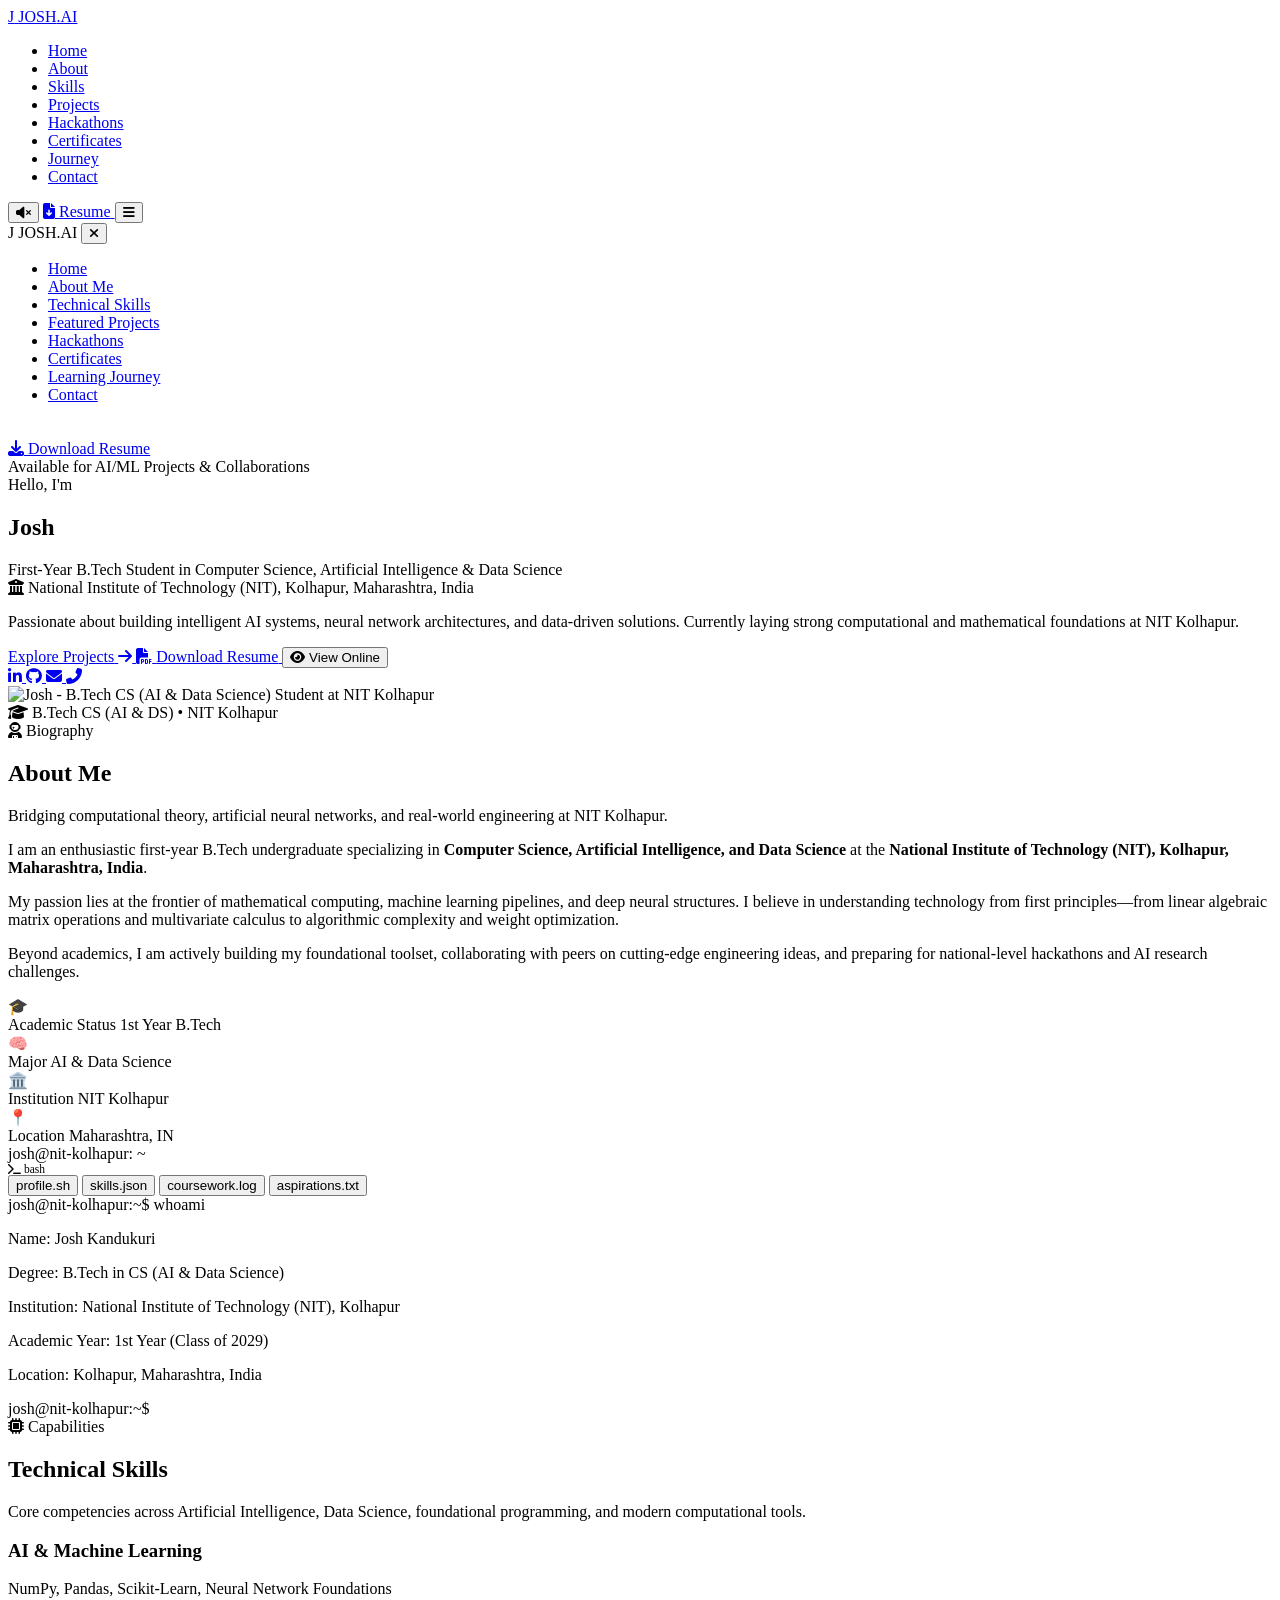
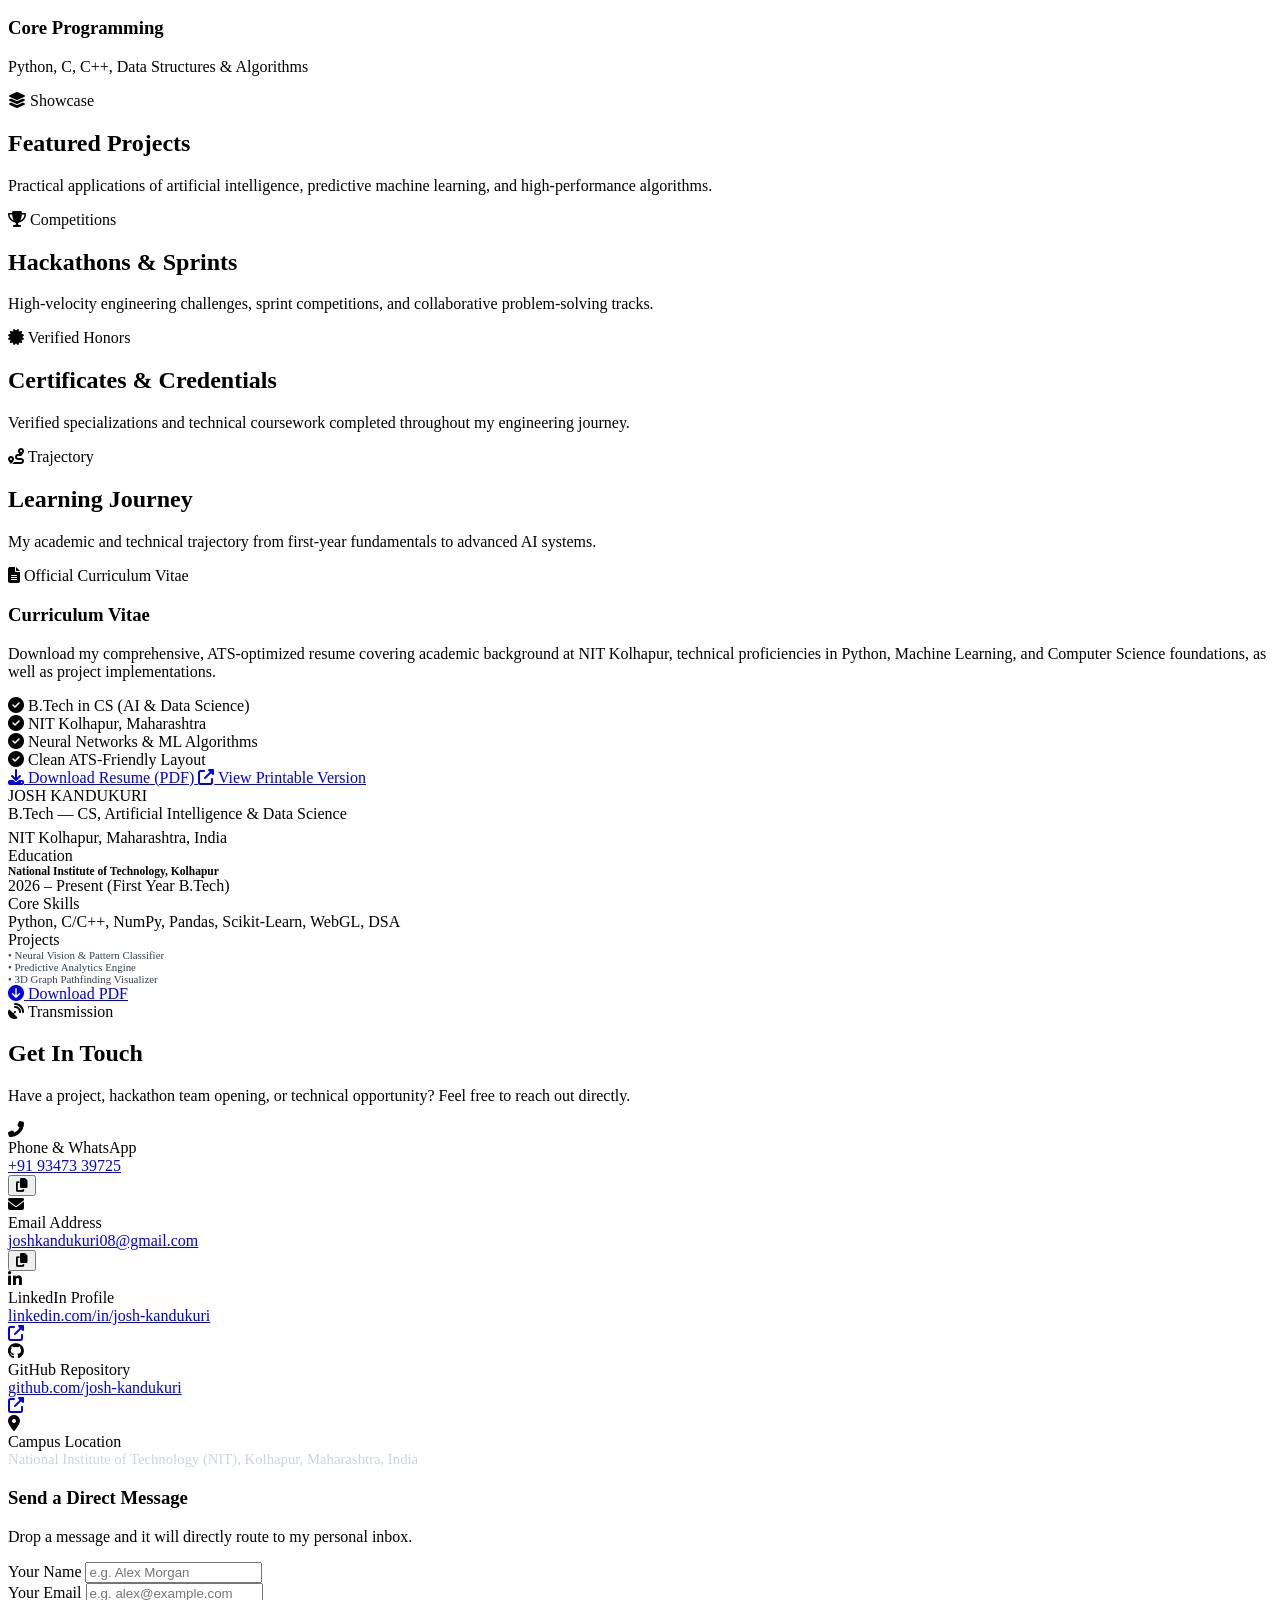
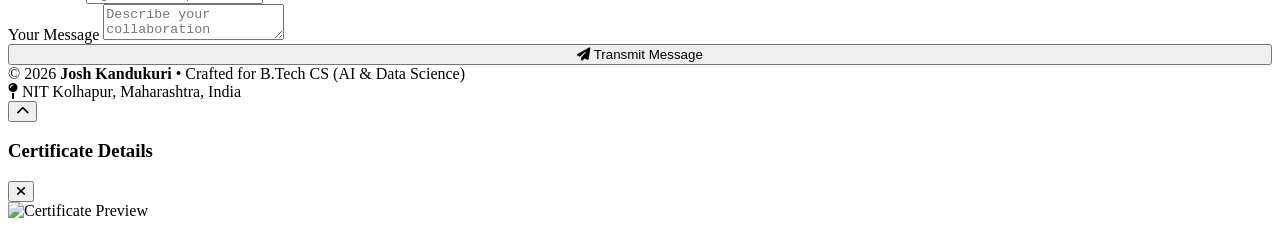
==== index.html @ e209a062 "Add portfolio website files" ====
<!DOCTYPE html>
<html lang="en">
<head>
  <meta charset="UTF-8">
  <meta name="viewport" content="width=device-width, initial-scale=1.0">
  <title>Josh | 3D Interactive Portfolio — AI &amp; Data Science @ NIT Kolhapur</title>
  
  <meta name="description" content="Futuristic 3D Interactive Portfolio of Josh, First-Year B.Tech Student in Computer Science, Artificial Intelligence, and Data Science at NIT Kolhapur, Maharashtra, India.">
  <meta name="keywords" content="Josh, NIT Kolhapur, Artificial Intelligence, Data Science, Portfolio, 3D WebGL, Machine Learning, Python">
  <meta name="author" content="Josh Kandukuri">

  <!-- OpenGraph / Social Meta -->
  <meta property="og:title" content="Josh | AI &amp; Data Science Portfolio — NIT Kolhapur">
  <meta property="og:description" content="Futuristic 3D Interactive Portfolio of Josh — NIT Kolhapur CS (AI &amp; Data Science)">
  <meta property="og:image" content="images/josh-profile.jpg">
  <meta property="og:type" content="website">

  <!-- Favicon -->
  <link rel="icon" type="image/svg+xml" href="data:image/svg+xml,<svg xmlns='http://www.w3.org/2000/svg' viewBox='0 0 100 100'><text y='.9em' font-size='90'>🧠</text></svg>">

  <!-- Google Fonts: Inter & JetBrains Mono -->
  <link rel="preconnect" href="https://fonts.googleapis.com">
  <link rel="preconnect" href="https://fonts.gstatic.com" crossorigin>
  <link href="https://fonts.googleapis.com/css2?family=Inter:wght@300;400;500;600;700;800;900&family=JetBrains+Mono:wght@400;500;600;700&display=swap" rel="stylesheet">

  <!-- Font Awesome CDN for High-Tech Icons -->
  <link rel="stylesheet" href="https://cdnjs.cloudflare.com/ajax/libs/font-awesome/6.4.0/css/all.min.css" integrity="sha512-iecdLmaskl7CVkqkXNQ/ZH/XLlvWZOJyj7Yy7tcenmpD1ypASozpmT/E0iPtmFIB46ZmdtAc9eNBvH0H/ZpiBw==" crossorigin="anonymous" referrerpolicy="no-referrer" />

  <!-- Master Stylesheet -->
  <link rel="stylesheet" href="css/style.css">
</head>
<body>

  <!-- Ambient Cinematic Background Lighting -->
  <div class="ambient-glow ambient-glow-1"></div>
  <div class="ambient-glow ambient-glow-2"></div>
  <div class="ambient-glow ambient-glow-3"></div>

  <!-- Interactive 3D AI Neural Network Canvas Container -->
  <div id="neural-canvas-container" aria-hidden="true"></div>

  <!-- ==========================================================================
       NAVIGATION BAR
       ========================================================================== -->
  <header class="site-header">
    <div class="container navbar">
      <!-- Brand Logo -->
      <a href="#hero" class="brand-logo" title="Josh Portfolio">
        <span class="brand-icon">J</span>
        <span>JOSH<span class="brand-dot">.AI</span></span>
      </a>

      <!-- Desktop Navigation Links -->
      <ul class="nav-links">
        <li><a href="#hero" class="nav-link active">Home</a></li>
        <li><a href="#about" class="nav-link">About</a></li>
        <li><a href="#skills" class="nav-link">Skills</a></li>
        <li><a href="#projects" class="nav-link">Projects</a></li>
        <li><a href="#hackathons" class="nav-link">Hackathons</a></li>
        <li><a href="#certificates" class="nav-link">Certificates</a></li>
        <li><a href="#journey" class="nav-link">Journey</a></li>
        <li><a href="#contact" class="nav-link">Contact</a></li>
      </ul>

      <!-- Action Utilities -->
      <div class="nav-actions">
        <!-- Futuristic Audio Synthesizer Toggle -->
        <button id="audio-toggle-btn" class="audio-toggle-btn" title="Toggle Futuristic Cyber Audio FX" aria-label="Toggle Sound">
          <i class="fas fa-volume-mute"></i>
        </button>

        <!-- Quick Resume Download Button in Header -->
        <a href="assets/Josh_Kandukuri_Resume.pdf" download="Josh_Kandukuri_Resume.pdf" class="btn btn-sm btn-secondary download-resume-trigger">
          <i class="fas fa-file-download"></i>
          <span>Resume</span>
        </a>

        <!-- Mobile Drawer Toggle -->
        <button class="mobile-nav-toggle" aria-label="Open Navigation Menu">
          <i class="fas fa-bars"></i>
        </button>
      </div>
    </div>
  </header>

  <!-- Mobile Drawer Menu -->
  <aside id="mobile-drawer" class="mobile-drawer" aria-hidden="true">
    <div class="mobile-drawer-header">
      <span class="brand-logo">
        <span class="brand-icon">J</span>
        <span>JOSH<span class="brand-dot">.AI</span></span>
      </span>
      <button id="mobile-drawer-close" class="modal-close-btn" aria-label="Close Navigation">
        <i class="fas fa-times"></i>
      </button>
    </div>
    <ul class="mobile-nav-links">
      <li><a href="#hero" class="mobile-nav-link">Home</a></li>
      <li><a href="#about" class="mobile-nav-link">About Me</a></li>
      <li><a href="#skills" class="mobile-nav-link">Technical Skills</a></li>
      <li><a href="#projects" class="mobile-nav-link">Featured Projects</a></li>
      <li><a href="#hackathons" class="mobile-nav-link">Hackathons</a></li>
      <li><a href="#certificates" class="mobile-nav-link">Certificates</a></li>
      <li><a href="#journey" class="mobile-nav-link">Learning Journey</a></li>
      <li><a href="#contact" class="mobile-nav-link">Contact</a></li>
    </ul>
    <div style="margin-top: auto; padding-top: 20px;">
      <a href="assets/Josh_Kandukuri_Resume.pdf" download="Josh_Kandukuri_Resume.pdf" class="btn btn-primary download-resume-trigger" style="width: 100%;">
        <i class="fas fa-download"></i> Download Resume
      </a>
    </div>
  </aside>

  <!-- Main Website Content Wrapper -->
  <main class="site-content">

    <!-- ==========================================================================
         HERO SECTION: "Hello, I'm Josh" + Top-Right Profile Photograph
         Designed so that both photo and introduction are 100% visible without scrolling!
         ========================================================================== -->
    <section id="hero" class="hero-section">
      <div class="container hero-layout">
        
        <!-- Left Hero Introduction Column -->
        <div class="hero-content">
          <!-- Availability Pill -->
          <div class="hero-status-pill">
            <span class="pulse-beacon"></span>
            <span>Available for AI/ML Projects &amp; Collaborations</span>
          </div>

          <!-- Headline & Salutation -->
          <div>
            <div class="hero-salutation">Hello, I'm</div>
            <h1 class="hero-title">
              <span class="gradient-text">Josh</span>
            </h1>
          </div>

          <!-- Academic Designation & College -->
          <div class="hero-role-badge">
            First-Year B.Tech Student in Computer Science, Artificial Intelligence &amp; Data Science
          </div>

          <div class="hero-institution-tag">
            <i class="fas fa-university"></i>
            <span>National Institute of Technology (NIT), Kolhapur, Maharashtra, India</span>
          </div>

          <!-- Introduction Paragraph -->
          <p class="hero-bio-text">
            Passionate about building intelligent AI systems, neural network architectures, and data-driven solutions. Currently laying strong computational and mathematical foundations at NIT Kolhapur.
          </p>

          <!-- Primary CTA Buttons -->
          <div class="hero-cta-group">
            <a href="#projects" class="btn btn-primary">
              <span>Explore Projects</span>
              <i class="fas fa-arrow-right"></i>
            </a>

            <!-- Functioning Download Resume Button -->
            <a href="assets/Josh_Kandukuri_Resume.pdf" download="Josh_Kandukuri_Resume.pdf" class="btn btn-secondary download-resume-trigger">
              <i class="fas fa-file-pdf"></i>
              <span>Download Resume</span>
            </a>

            <!-- Quick Modal View -->
            <button id="view-resume-modal-btn" class="btn btn-glass" title="Quick view formatted resume">
              <i class="fas fa-eye"></i>
              <span>View Online</span>
            </button>
          </div>

          <!-- Social / Direct Contact Quick Strip -->
          <div class="hero-social-strip">
            <a id="hero-linkedin-link" href="https://www.linkedin.com/in/josh-kandukuri-051531408?utm_source=share_via&utm_content=profile&utm_medium=member_android" target="_blank" rel="noopener noreferrer" class="social-icon-btn" title="LinkedIn Profile">
              <i class="fab fa-linkedin-in"></i>
            </a>
            <a id="hero-github-link" href="https://github.com/josh-kandukuri" target="_blank" rel="noopener noreferrer" class="social-icon-btn" title="GitHub Profile">
              <i class="fab fa-github"></i>
            </a>
            <a id="hero-email-link" href="mailto:joshkandukuri08@gmail.com" class="social-icon-btn" title="Email Josh">
              <i class="fas fa-envelope"></i>
            </a>
            <a id="hero-phone-link" href="tel:+919347339725" class="social-icon-btn" title="Call Josh">
              <i class="fas fa-phone-alt"></i>
            </a>
          </div>
        </div>

        <!-- Right Hero Column: Real Profile Photograph in Premium Circular Frame with 3D Tilt -->
        <div class="hero-portrait-wrapper">
          <div class="portrait-3d-card" title="Josh — First-Year B.Tech CS (AI &amp; Data Science) @ NIT Kolhapur">
            
            <!-- Concentric Holographic Orbit Rings -->
            <div class="orbit-ring orbit-ring-outer"></div>
            <div class="orbit-ring orbit-ring-inner"></div>

            <!-- Ambient Radial Glow -->
            <div class="portrait-glow-backdrop"></div>

            <!-- Glass Frame Housing with Electric-Blue & Violet Lighting -->
            <div class="portrait-glass-housing">
              <div class="portrait-inner-frame">
                <!-- Josh's Real Uploaded Profile Photo (Object-fit cover, zero distortion) -->
                <img id="hero-profile-img" src="images/josh-profile.jpg" alt="Josh - B.Tech CS (AI &amp; Data Science) Student at NIT Kolhapur" class="josh-profile-img" />
              </div>
            </div>

            <!-- Floating 3D Badge -->
            <div class="portrait-floating-tag">
              <i class="fas fa-graduation-cap"></i>
              <span>B.Tech CS (AI &amp; DS) • NIT Kolhapur</span>
            </div>
          </div>
        </div>

      </div>
    </section>

    <!-- ==========================================================================
         ABOUT ME SECTION
         ========================================================================== -->
    <section id="about" class="section-padding">
      <div class="container">
        
        <div class="section-header">
          <div class="section-badge"><i class="fas fa-user-astronaut"></i> Biography</div>
          <h2 class="section-title">About <span class="gradient-text">Me</span></h2>
          <p class="section-subtitle">Bridging computational theory, artificial neural networks, and real-world engineering at NIT Kolhapur.</p>
        </div>

        <div class="about-grid">
          <!-- Left: Narrative & Quick Stats -->
          <div class="about-card">
            <div class="about-text-content">
              <p>
                I am an enthusiastic first-year B.Tech undergraduate specializing in <strong>Computer Science, Artificial Intelligence, and Data Science</strong> at the <strong>National Institute of Technology (NIT), Kolhapur, Maharashtra, India</strong>.
              </p>
              <p>
                My passion lies at the frontier of mathematical computing, machine learning pipelines, and deep neural structures. I believe in understanding technology from first principles—from linear algebraic matrix operations and multivariate calculus to algorithmic complexity and weight optimization.
              </p>
              <p>
                Beyond academics, I am actively building my foundational toolset, collaborating with peers on cutting-edge engineering ideas, and preparing for national-level hackathons and AI research challenges.
              </p>
            </div>

            <div class="quick-stats-grid">
              <div class="stat-pill">
                <span class="stat-icon">🎓</span>
                <div class="stat-info">
                  <span class="stat-label">Academic Status</span>
                  <span class="stat-value">1st Year B.Tech</span>
                </div>
              </div>
              <div class="stat-pill">
                <span class="stat-icon">🧠</span>
                <div class="stat-info">
                  <span class="stat-label">Major</span>
                  <span class="stat-value">AI &amp; Data Science</span>
                </div>
              </div>
              <div class="stat-pill">
                <span class="stat-icon">🏛️</span>
                <div class="stat-info">
                  <span class="stat-label">Institution</span>
                  <span class="stat-value">NIT Kolhapur</span>
                </div>
              </div>
              <div class="stat-pill">
                <span class="stat-icon">📍</span>
                <div class="stat-info">
                  <span class="stat-label">Location</span>
                  <span class="stat-value">Maharashtra, IN</span>
                </div>
              </div>
            </div>
          </div>

          <!-- Right: Interactive Hacker/Developer Terminal -->
          <div class="terminal-window">
            <div class="terminal-header">
              <div class="terminal-buttons">
                <span class="terminal-btn close"></span>
                <span class="terminal-btn min"></span>
                <span class="terminal-btn max"></span>
              </div>
              <div class="terminal-title">josh@nit-kolhapur: ~</div>
              <div style="font-size: 0.72rem; color: var(--neon-cyan);"><i class="fas fa-terminal"></i> bash</div>
            </div>

            <div class="terminal-tabs">
              <button class="terminal-tab active" data-tab="profile">profile.sh</button>
              <button class="terminal-tab" data-tab="tech">skills.json</button>
              <button class="terminal-tab" data-tab="academics">coursework.log</button>
              <button class="terminal-tab" data-tab="aspirations">aspirations.txt</button>
            </div>

            <div id="terminal-content-body" class="terminal-body">
              <div class="term-line"><span class="term-prompt">josh@nit-kolhapur:~$</span> <span class="term-cmd">whoami</span></div>
              <div class="term-output">
                <p><span class="term-highlight">Name:</span> Josh Kandukuri</p>
                <p><span class="term-highlight">Degree:</span> B.Tech in CS (AI &amp; Data Science)</p>
                <p><span class="term-highlight">Institution:</span> National Institute of Technology (NIT), Kolhapur</p>
                <p><span class="term-highlight">Academic Year:</span> 1st Year (Class of 2029)</p>
                <p><span class="term-highlight">Location:</span> Kolhapur, Maharashtra, India</p>
              </div>
              <div class="term-line" style="margin-top: 14px;">
                <span class="term-prompt">josh@nit-kolhapur:~$</span> <span class="term-cursor"></span>
              </div>
            </div>
          </div>

        </div>

      </div>
    </section>

    <!-- ==========================================================================
         SKILLS & TECH MATRIX SECTION
         ========================================================================== -->
    <section id="skills" class="section-padding">
      <div class="container">
        <div class="section-header">
          <div class="section-badge"><i class="fas fa-microchip"></i> Capabilities</div>
          <h2 class="section-title">Technical <span class="gradient-text">Skills</span></h2>
          <p class="section-subtitle">Core competencies across Artificial Intelligence, Data Science, foundational programming, and modern computational tools.</p>
        </div>

        <!-- Dynamic Container for Skills (populated by js/main.js & editable in js/portfolio-data.js) -->
        <div id="skills-grid-container" class="skills-grid">
          <!-- Fallback semantic markup if JS is loading -->
          <div class="skill-category-card">
            <h3 class="skill-category-title">AI &amp; Machine Learning</h3>
            <p class="skill-category-desc">NumPy, Pandas, Scikit-Learn, Neural Network Foundations</p>
          </div>
          <div class="skill-category-card">
            <h3 class="skill-category-title">Core Programming</h3>
            <p class="skill-category-desc">Python, C, C++, Data Structures &amp; Algorithms</p>
          </div>
        </div>
      </div>
    </section>

    <!-- ==========================================================================
         PROJECTS SECTION
         ========================================================================== -->
    <section id="projects" class="section-padding">
      <div class="container">
        <div class="section-header">
          <div class="section-badge"><i class="fas fa-layer-group"></i> Showcase</div>
          <h2 class="section-title">Featured <span class="gradient-text">Projects</span></h2>
          <p class="section-subtitle">Practical applications of artificial intelligence, predictive machine learning, and high-performance algorithms.</p>
        </div>

        <!-- Dynamic Projects Grid (populated by js/main.js from js/portfolio-data.js) -->
        <div id="projects-grid-container" class="projects-grid"></div>
      </div>
    </section>

    <!-- ==========================================================================
         HACKATHONS SECTION
         ========================================================================== -->
    <section id="hackathons" class="section-padding">
      <div class="container">
        <div class="section-header">
          <div class="section-badge"><i class="fas fa-trophy"></i> Competitions</div>
          <h2 class="section-title">Hackathons &amp; <span class="gradient-text">Sprints</span></h2>
          <p class="section-subtitle">High-velocity engineering challenges, sprint competitions, and collaborative problem-solving tracks.</p>
        </div>

        <!-- Dynamic Hackathons Grid (populated by js/main.js from js/portfolio-data.js) -->
        <div id="hackathons-grid-container" class="hackathons-grid"></div>
      </div>
    </section>

    <!-- ==========================================================================
         CERTIFICATES & CREDENTIALS SECTION
         ========================================================================== -->
    <section id="certificates" class="section-padding">
      <div class="container">
        <div class="section-header">
          <div class="section-badge"><i class="fas fa-certificate"></i> Verified Honors</div>
          <h2 class="section-title">Certificates &amp; <span class="gradient-text">Credentials</span></h2>
          <p class="section-subtitle">Verified specializations and technical coursework completed throughout my engineering journey.</p>
        </div>

        <!-- Dynamic Certificates Grid (populated by js/main.js from js/portfolio-data.js) -->
        <div id="certificates-grid-container" class="certificates-grid"></div>
      </div>
    </section>

    <!-- ==========================================================================
         LEARNING JOURNEY & ROADMAP TIMELINE SECTION
         ========================================================================== -->
    <section id="journey" class="section-padding">
      <div class="container">
        <div class="section-header">
          <div class="section-badge"><i class="fas fa-route"></i> Trajectory</div>
          <h2 class="section-title">Learning <span class="gradient-text">Journey</span></h2>
          <p class="section-subtitle">My academic and technical trajectory from first-year fundamentals to advanced AI systems.</p>
        </div>

        <div class="timeline-wrapper">
          <div class="timeline-track-line"></div>
          <!-- Dynamic Timeline Items (populated by js/main.js from js/portfolio-data.js) -->
          <div id="timeline-items-container"></div>
        </div>
      </div>
    </section>

    <!-- ==========================================================================
         RESUME SECTION
         ========================================================================== -->
    <section id="resume" class="section-padding">
      <div class="container">
        <div class="resume-section-box">
          <div class="resume-inner-grid">
            
            <div class="resume-summary-content">
              <div class="section-badge" style="margin-bottom: 12px;"><i class="fas fa-file-alt"></i> Official Curriculum Vitae</div>
              <h3>Curriculum <span class="gradient-text">Vitae</span></h3>
              <p>
                Download my comprehensive, ATS-optimized resume covering academic background at NIT Kolhapur, technical proficiencies in Python, Machine Learning, and Computer Science foundations, as well as project implementations.
              </p>

              <div class="resume-highlights-grid">
                <div class="resume-highlight-item">
                  <i class="fas fa-check-circle"></i>
                  <span>B.Tech in CS (AI &amp; Data Science)</span>
                </div>
                <div class="resume-highlight-item">
                  <i class="fas fa-check-circle"></i>
                  <span>NIT Kolhapur, Maharashtra</span>
                </div>
                <div class="resume-highlight-item">
                  <i class="fas fa-check-circle"></i>
                  <span>Neural Networks &amp; ML Algorithms</span>
                </div>
                <div class="resume-highlight-item">
                  <i class="fas fa-check-circle"></i>
                  <span>Clean ATS-Friendly Layout</span>
                </div>
              </div>

              <div class="resume-actions-row">
                <!-- Working Instant Download Button -->
                <a href="assets/Josh_Kandukuri_Resume.pdf" download="Josh_Kandukuri_Resume.pdf" class="btn btn-primary download-resume-trigger">
                  <i class="fas fa-download"></i>
                  <span>Download Resume (PDF)</span>
                </a>

                <!-- View in New Tab -->
                <a href="assets/resume.html" target="_blank" rel="noopener noreferrer" class="btn btn-secondary">
                  <i class="fas fa-external-link-alt"></i>
                  <span>View Printable Version</span>
                </a>
              </div>
            </div>

            <!-- Visual Document Card Representation -->
            <div class="resume-preview-doc-card">
              <div class="doc-header-line">JOSH KANDUKURI</div>
              <div class="doc-text-muted" style="margin-bottom: 6px;">B.Tech — CS, Artificial Intelligence &amp; Data Science</div>
              <div class="doc-text-muted">NIT Kolhapur, Maharashtra, India</div>

              <div class="doc-section-title">Education</div>
              <div style="font-weight: 600; font-size: 0.72rem;">National Institute of Technology, Kolhapur</div>
              <div class="doc-text-muted">2026 – Present (First Year B.Tech)</div>

              <div class="doc-section-title">Core Skills</div>
              <div class="doc-text-muted">Python, C/C++, NumPy, Pandas, Scikit-Learn, WebGL, DSA</div>

              <div class="doc-section-title">Projects</div>
              <div style="font-size: 0.68rem; color: #334155;">• Neural Vision &amp; Pattern Classifier<br>• Predictive Analytics Engine<br>• 3D Graph Pathfinding Visualizer</div>

              <div class="doc-watermark-overlay">
                <a href="assets/Josh_Kandukuri_Resume.pdf" download="Josh_Kandukuri_Resume.pdf" class="btn btn-sm btn-primary download-resume-trigger">
                  <i class="fas fa-arrow-circle-down"></i> Download PDF
                </a>
              </div>
            </div>

          </div>
        </div>
      </div>
    </section>

    <!-- ==========================================================================
         CONTACT SECTION (With Josh's Real Phone, Email, LinkedIn, GitHub)
         ========================================================================== -->
    <section id="contact" class="section-padding">
      <div class="container">
        <div class="section-header">
          <div class="section-badge"><i class="fas fa-satellite-dish"></i> Transmission</div>
          <h2 class="section-title">Get In <span class="gradient-text">Touch</span></h2>
          <p class="section-subtitle">Have a project, hackathon team opening, or technical opportunity? Feel free to reach out directly.</p>
        </div>

        <div class="contact-grid">
          
          <!-- Contact Direct Channels Panel -->
          <div class="contact-info-panel">
            
            <!-- Phone Number Card (9347339725) -->
            <div class="contact-card-item">
              <div class="contact-card-icon">
                <i class="fas fa-phone-alt"></i>
              </div>
              <div class="contact-card-details">
                <div class="contact-card-label">Phone &amp; WhatsApp</div>
                <a id="contact-phone-link" href="tel:+919347339725" class="contact-card-value">
                  <span id="contact-phone-display">+91 93473 39725</span>
                </a>
              </div>
              <!-- One-click copy button -->
              <button class="copy-action-btn copy-trigger" data-copy="9347339725" title="Copy Phone Number" aria-label="Copy Phone Number">
                <i class="fas fa-copy"></i>
              </button>
            </div>

            <!-- Email Address Card (joshkandukuri08@gmail.com) -->
            <div class="contact-card-item">
              <div class="contact-card-icon">
                <i class="fas fa-envelope"></i>
              </div>
              <div class="contact-card-details">
                <div class="contact-card-label">Email Address</div>
                <a id="contact-email-link" href="mailto:joshkandukuri08@gmail.com" class="contact-card-value">
                  <span id="contact-email-display">joshkandukuri08@gmail.com</span>
                </a>
              </div>
              <!-- One-click copy button -->
              <button class="copy-action-btn copy-trigger" data-copy="joshkandukuri08@gmail.com" title="Copy Email Address" aria-label="Copy Email Address">
                <i class="fas fa-copy"></i>
              </button>
            </div>

            <!-- LinkedIn Card -->
            <div class="contact-card-item">
              <div class="contact-card-icon">
                <i class="fab fa-linkedin-in"></i>
              </div>
              <div class="contact-card-details">
                <div class="contact-card-label">LinkedIn Profile</div>
                <a id="contact-linkedin-link" href="https://www.linkedin.com/in/josh-kandukuri-051531408?utm_source=share_via&utm_content=profile&utm_medium=member_android" target="_blank" rel="noopener noreferrer" class="contact-card-value">
                  <span id="contact-linkedin-display">linkedin.com/in/josh-kandukuri</span>
                </a>
              </div>
              <a href="https://www.linkedin.com/in/josh-kandukuri-051531408?utm_source=share_via&utm_content=profile&utm_medium=member_android" target="_blank" rel="noopener noreferrer" class="copy-action-btn" title="Open LinkedIn" aria-label="Open LinkedIn">
                <i class="fas fa-external-link-alt"></i>
              </a>
            </div>

            <!-- GitHub Card -->
            <div class="contact-card-item">
              <div class="contact-card-icon">
                <i class="fab fa-github"></i>
              </div>
              <div class="contact-card-details">
                <div class="contact-card-label">GitHub Repository</div>
                <a id="contact-github-link" href="https://github.com/josh-kandukuri" target="_blank" rel="noopener noreferrer" class="contact-card-value">
                  <span id="contact-github-display">github.com/josh-kandukuri</span>
                </a>
              </div>
              <a href="https://github.com/josh-kandukuri" target="_blank" rel="noopener noreferrer" class="copy-action-btn" title="Open GitHub" aria-label="Open GitHub">
                <i class="fas fa-external-link-alt"></i>
              </a>
            </div>

            <!-- Location Card -->
            <div class="contact-card-item">
              <div class="contact-card-icon">
                <i class="fas fa-map-marker-alt"></i>
              </div>
              <div class="contact-card-details">
                <div class="contact-card-label">Campus Location</div>
                <div class="contact-card-value" style="font-size: 0.92rem; color: #cbd5e1;">
                  National Institute of Technology (NIT), Kolhapur, Maharashtra, India
                </div>
              </div>
            </div>

          </div>

          <!-- Contact Message Form -->
          <div class="contact-form-card">
            <h3 class="contact-form-title">Send a Direct <span class="gradient-text">Message</span></h3>
            <p class="contact-form-sub">Drop a message and it will directly route to my personal inbox.</p>

            <form id="contact-form">
              <div class="form-group">
                <label for="form-name" class="form-label">Your Name</label>
                <input type="text" id="form-name" class="form-input" placeholder="e.g. Alex Morgan" required>
              </div>

              <div class="form-group">
                <label for="form-email" class="form-label">Your Email</label>
                <input type="email" id="form-email" class="form-input" placeholder="e.g. alex@example.com" required>
              </div>

              <div class="form-group">
                <label for="form-message" class="form-label">Your Message</label>
                <textarea id="form-message" class="form-textarea" placeholder="Describe your collaboration proposal, question, or project..." required></textarea>
              </div>

              <button type="submit" class="btn btn-primary" style="width: 100%;">
                <i class="fas fa-paper-plane"></i>
                <span>Transmit Message</span>
              </button>
            </form>
          </div>

        </div>
      </div>
    </section>

  </main>

  <!-- ==========================================================================
       FOOTER
       ========================================================================== -->
  <footer class="site-footer">
    <div class="container footer-flex">
      <div class="footer-text">
        © 2026 <strong>Josh Kandukuri</strong> • Crafted for B.Tech CS (AI &amp; Data Science)
      </div>

      <div class="footer-location-tag">
        <i class="fas fa-map-pin"></i>
        <span>NIT Kolhapur, Maharashtra, India</span>
      </div>

      <button id="back-to-top" class="back-to-top-btn" title="Return to Top" aria-label="Return to Top">
        <i class="fas fa-chevron-up"></i>
      </button>
    </div>
  </footer>

  <!-- ==========================================================================
       CERTIFICATE PREVIEW MODAL
       ========================================================================== -->
  <div id="cert-modal" class="modal-overlay" role="dialog" aria-modal="true" aria-labelledby="modal-cert-title">
    <div class="modal-dialog">
      <div class="modal-header">
        <h3 id="modal-cert-title" class="modal-title">Certificate Details</h3>
        <button id="modal-close-btn" class="modal-close-btn" aria-label="Close modal">
          <i class="fas fa-times"></i>
        </button>
      </div>
      <div class="modal-body">
        <img id="modal-cert-image" src="" alt="Certificate Preview" class="modal-cert-image">
        <div id="modal-cert-issuer" style="font-weight: 600; color: var(--neon-cyan); margin-bottom: 6px;"></div>
        <div id="modal-cert-id" style="font-family: var(--font-mono); font-size: 0.8rem; color: var(--text-muted); margin-bottom: 14px;"></div>
        <p id="modal-cert-desc" style="font-size: 0.95rem; color: var(--text-secondary); line-height: 1.6;"></p>
      </div>
    </div>
  </div>

  <!-- Toast Notification Container -->
  <div id="toast-container" aria-live="polite"></div>

  <!-- ==========================================================================
       SCRIPTS: Offline Three.js + CDN Fallback + Data + 3D Canvas + Interactions
       ========================================================================== -->
  <!-- 1. Offline Three.js library with CDN fallback -->
  <script src="js/three.min.js"></script>
  <script>
    if (typeof THREE === 'undefined') {
      document.write('<script src="https://cdnjs.cloudflare.com/ajax/libs/three.js/r128/three.min.js"><\/script>');
    }
  </script>

  <!-- 2. Portfolio Configuration & Data Source (Editable by Josh) -->
  <script src="js/portfolio-data.js"></script>

  <!-- 3. 3D WebGL Neural Network Background Engine -->
  <script src="js/neural-canvas.js"></script>

  <!-- 4. Main Portfolio Interactions & UI Controller -->
  <script src="js/main.js"></script>

</body>
</html>
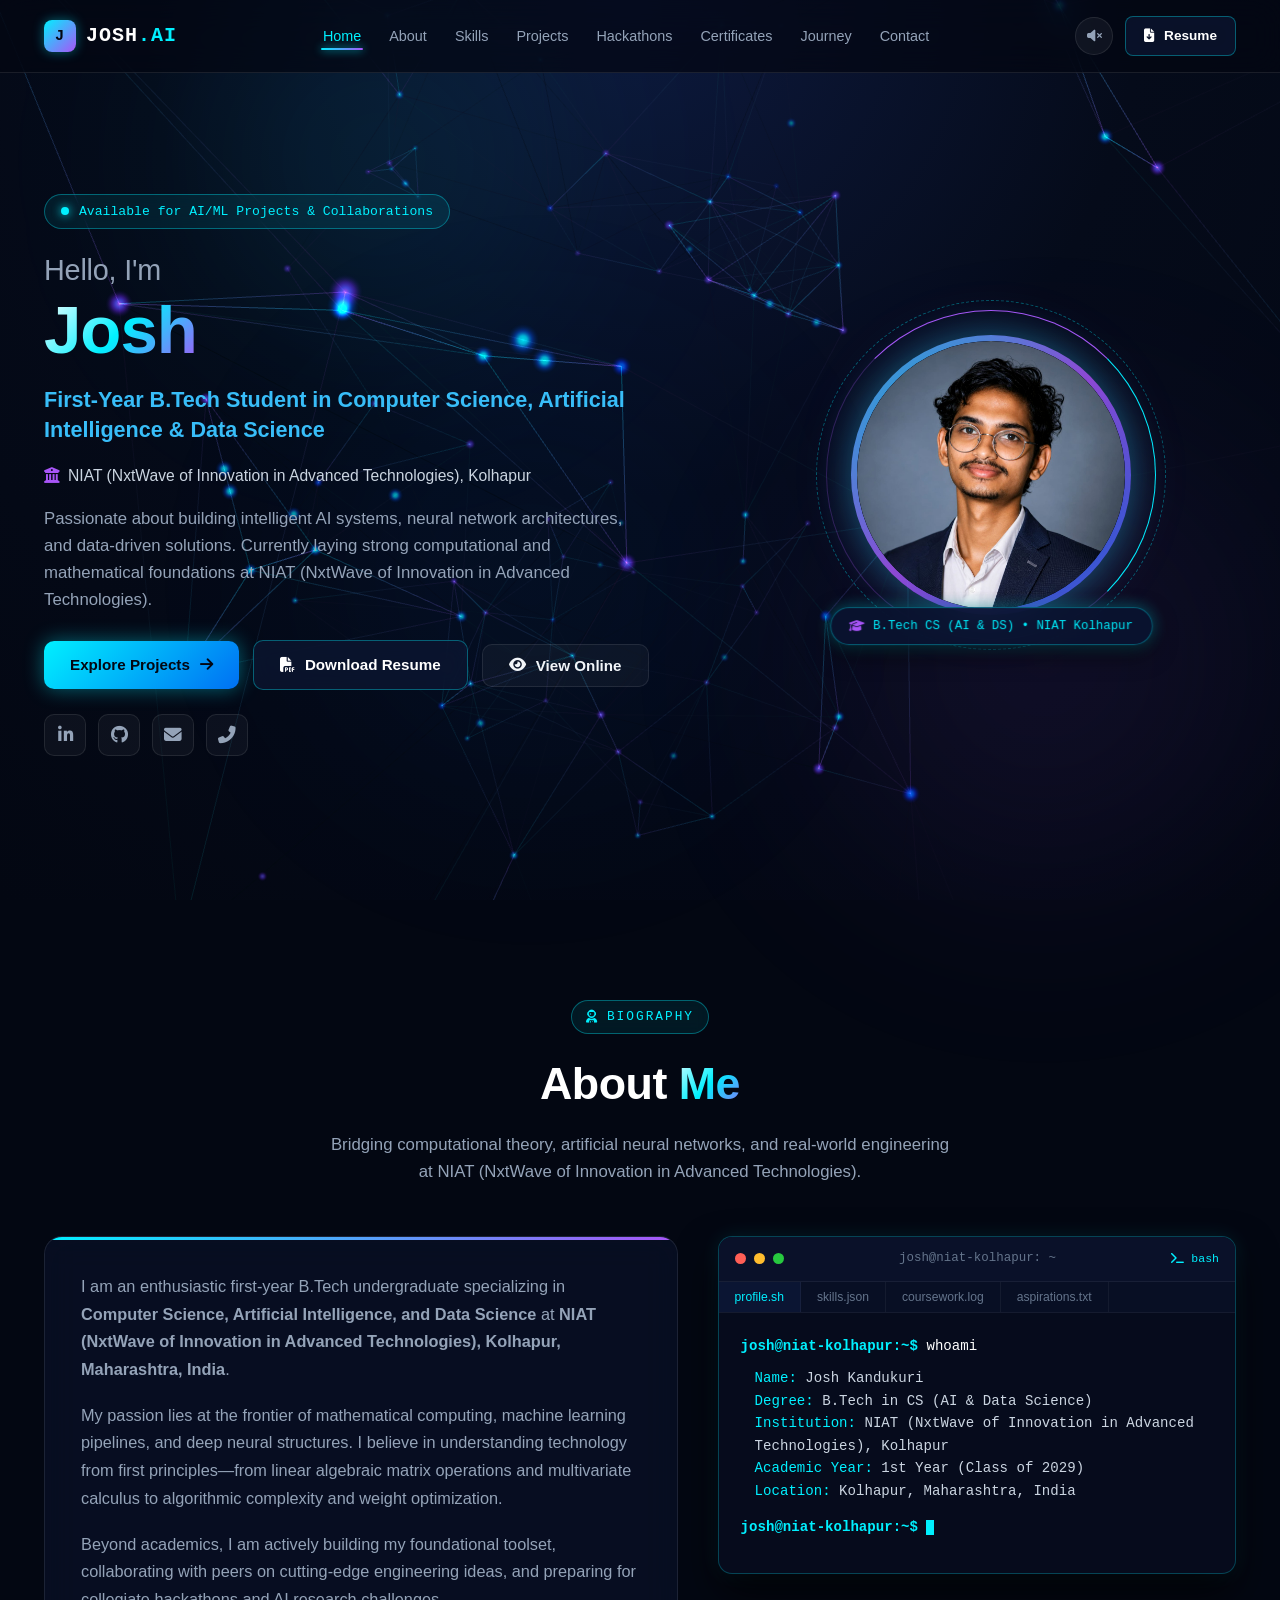
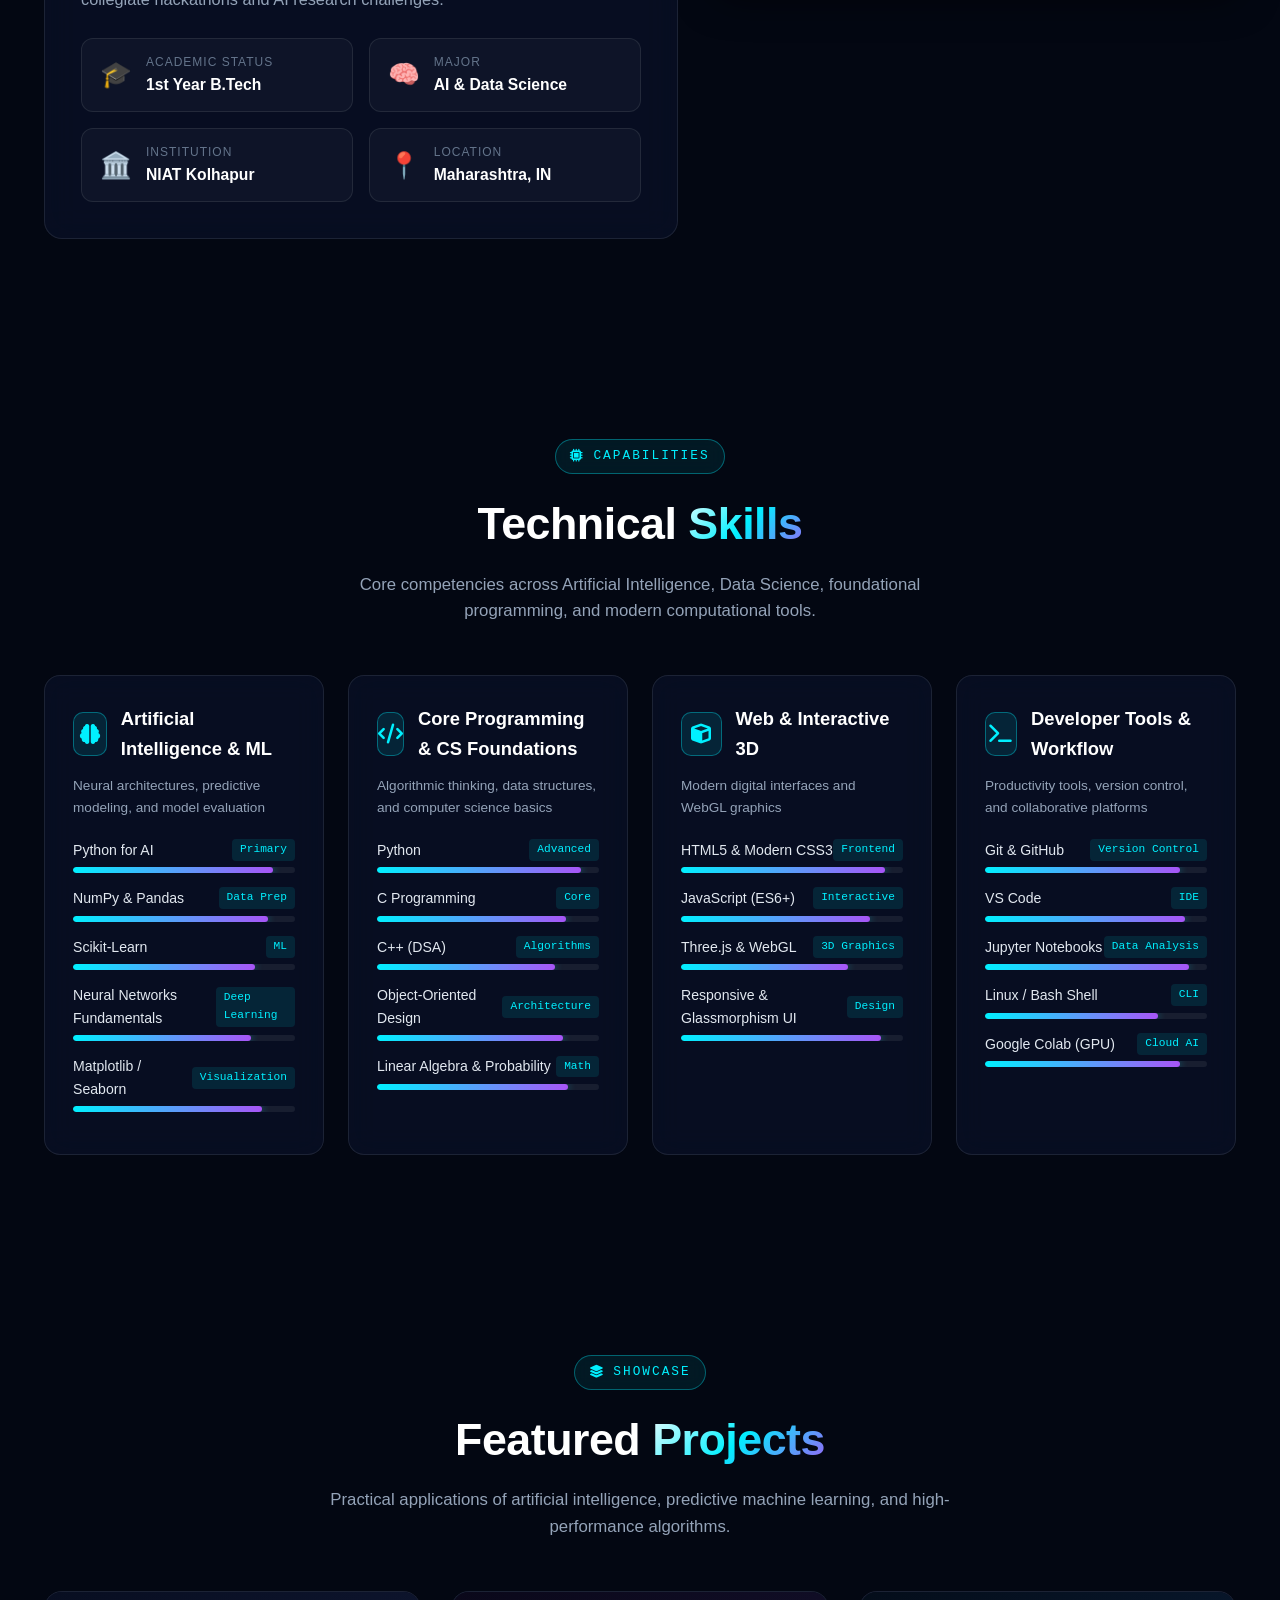
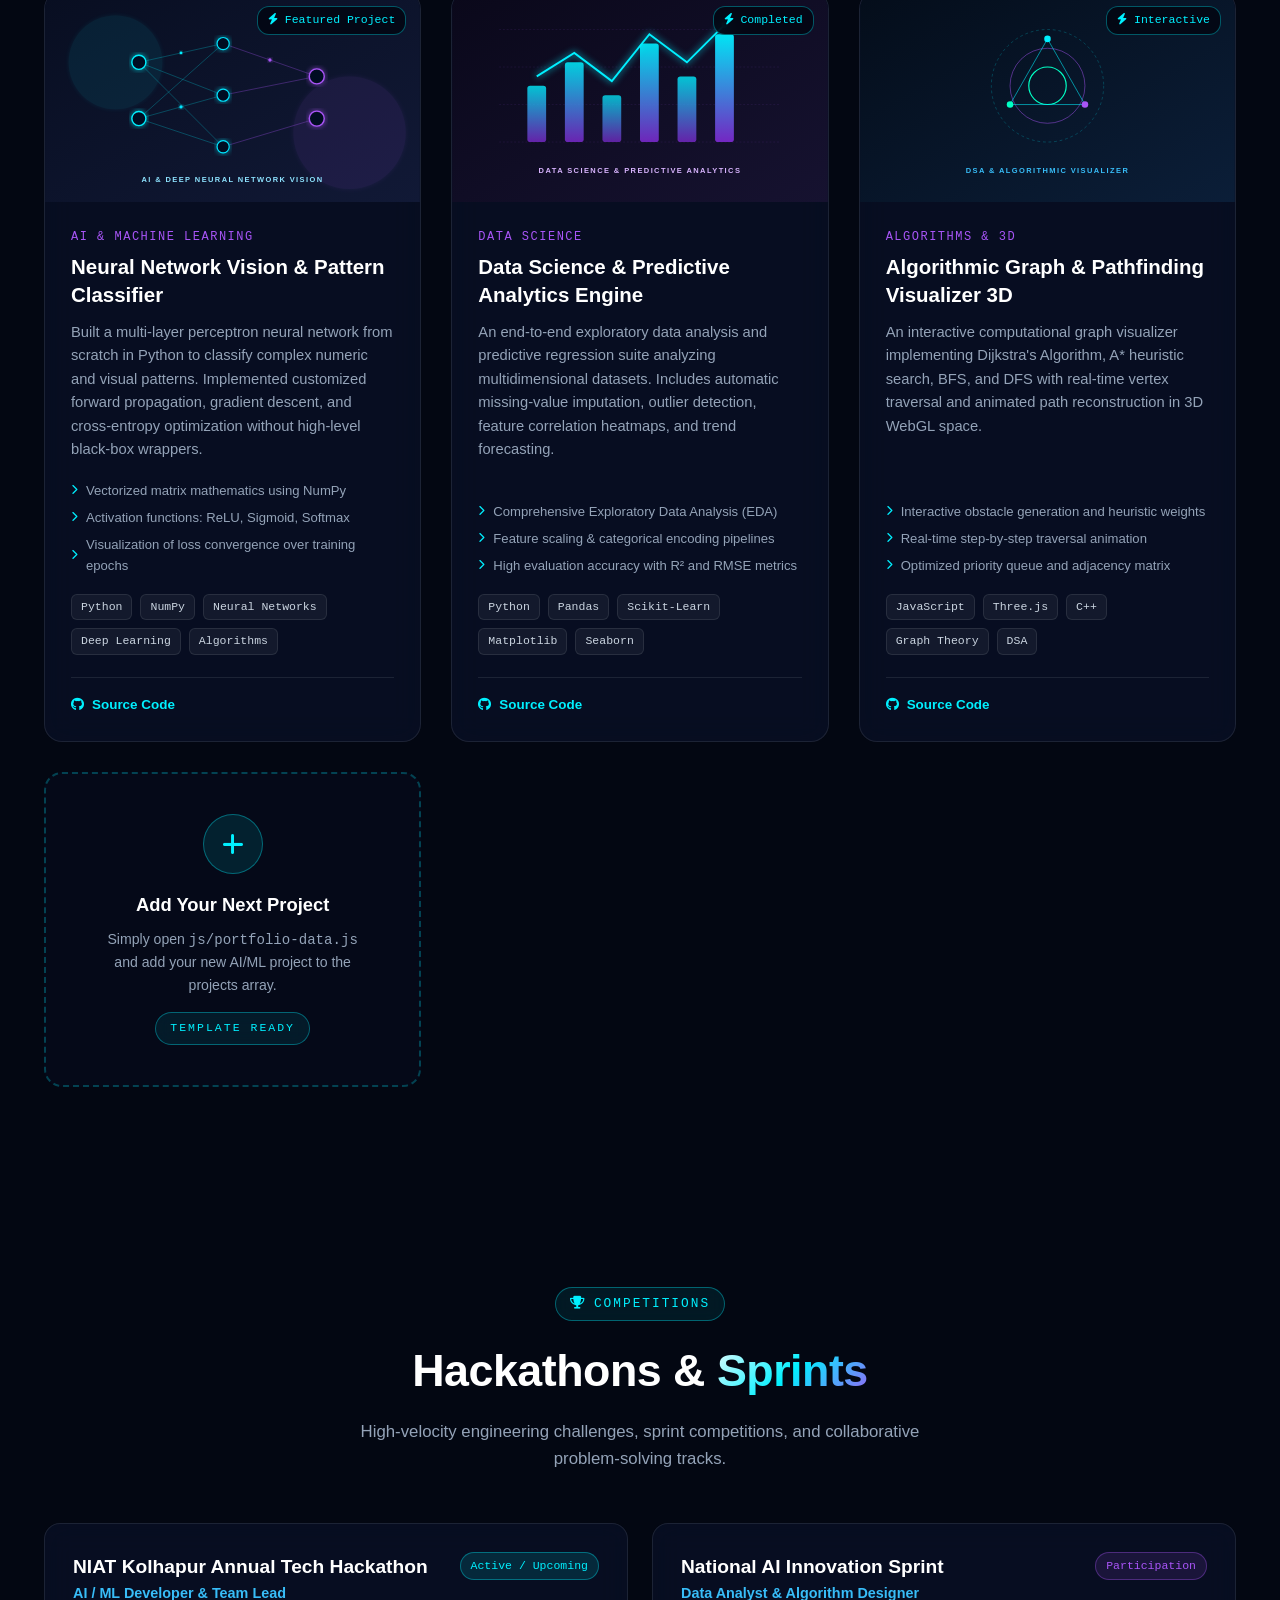
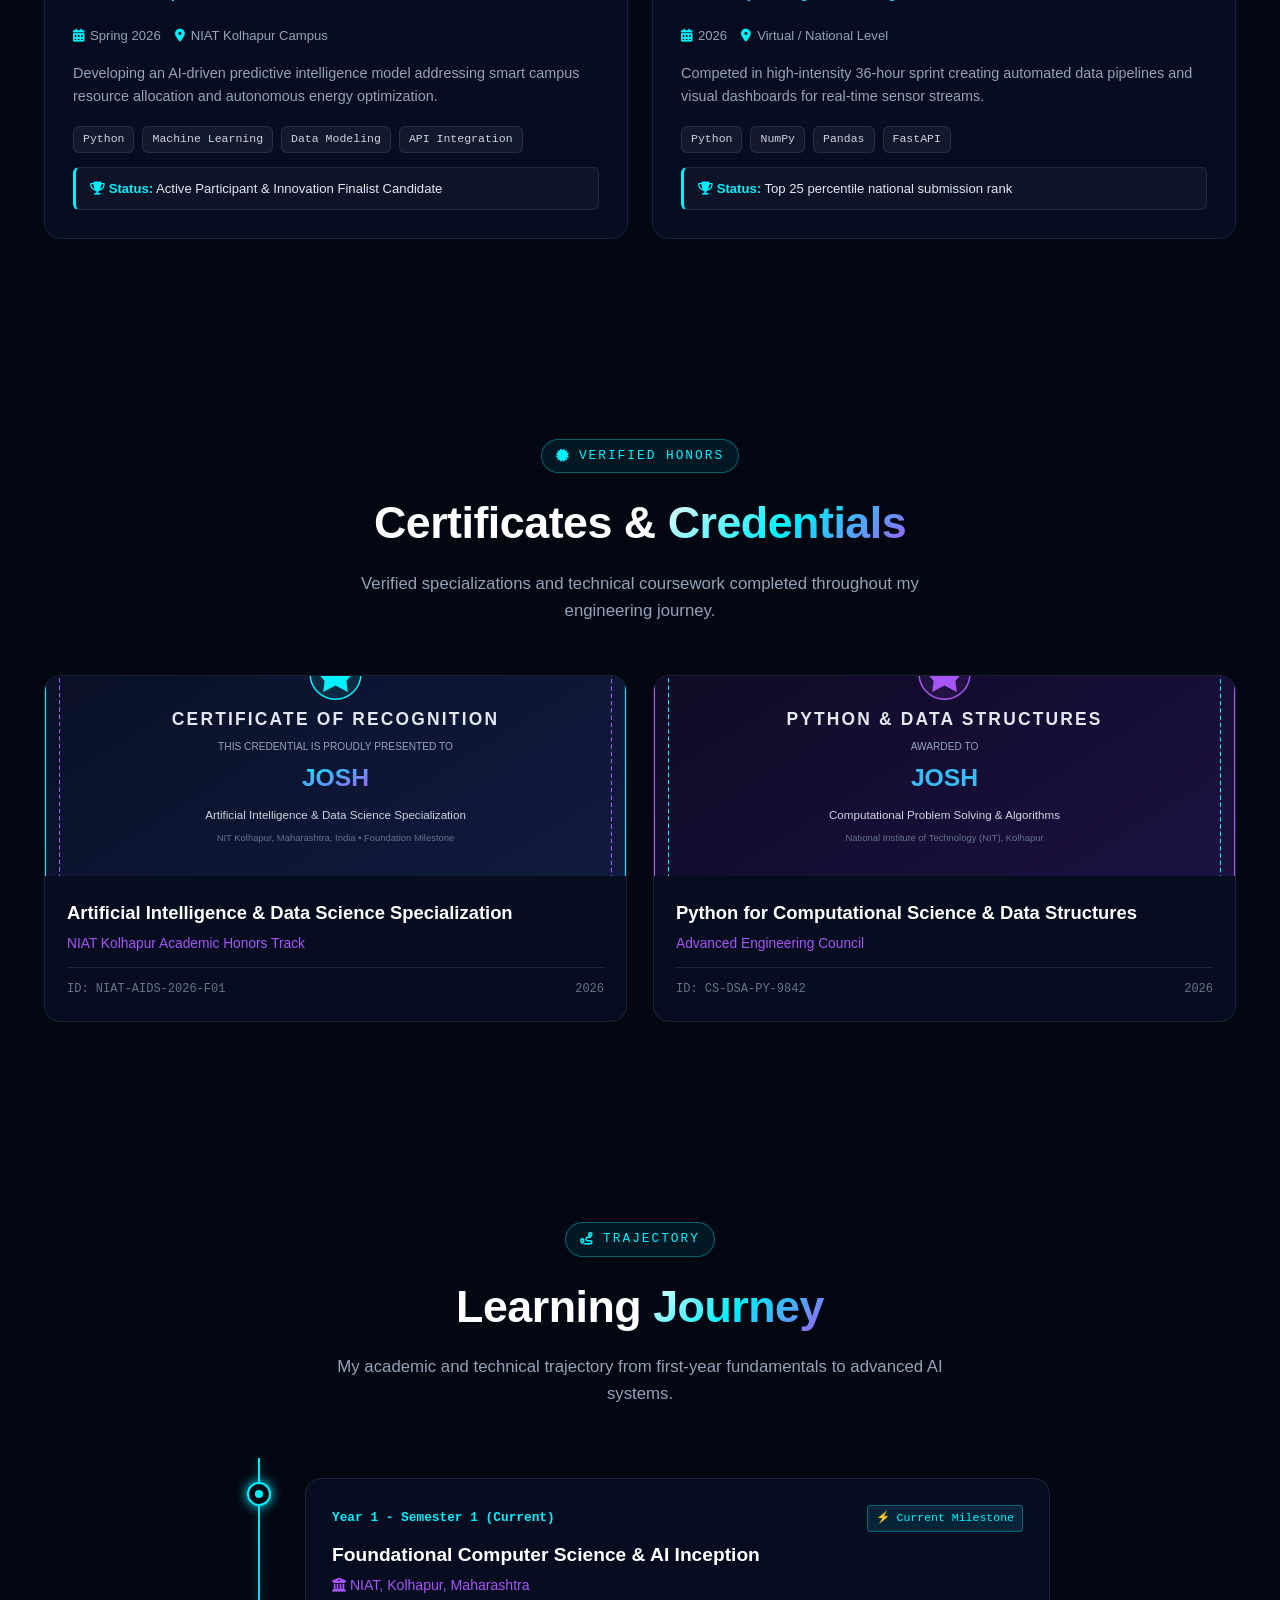
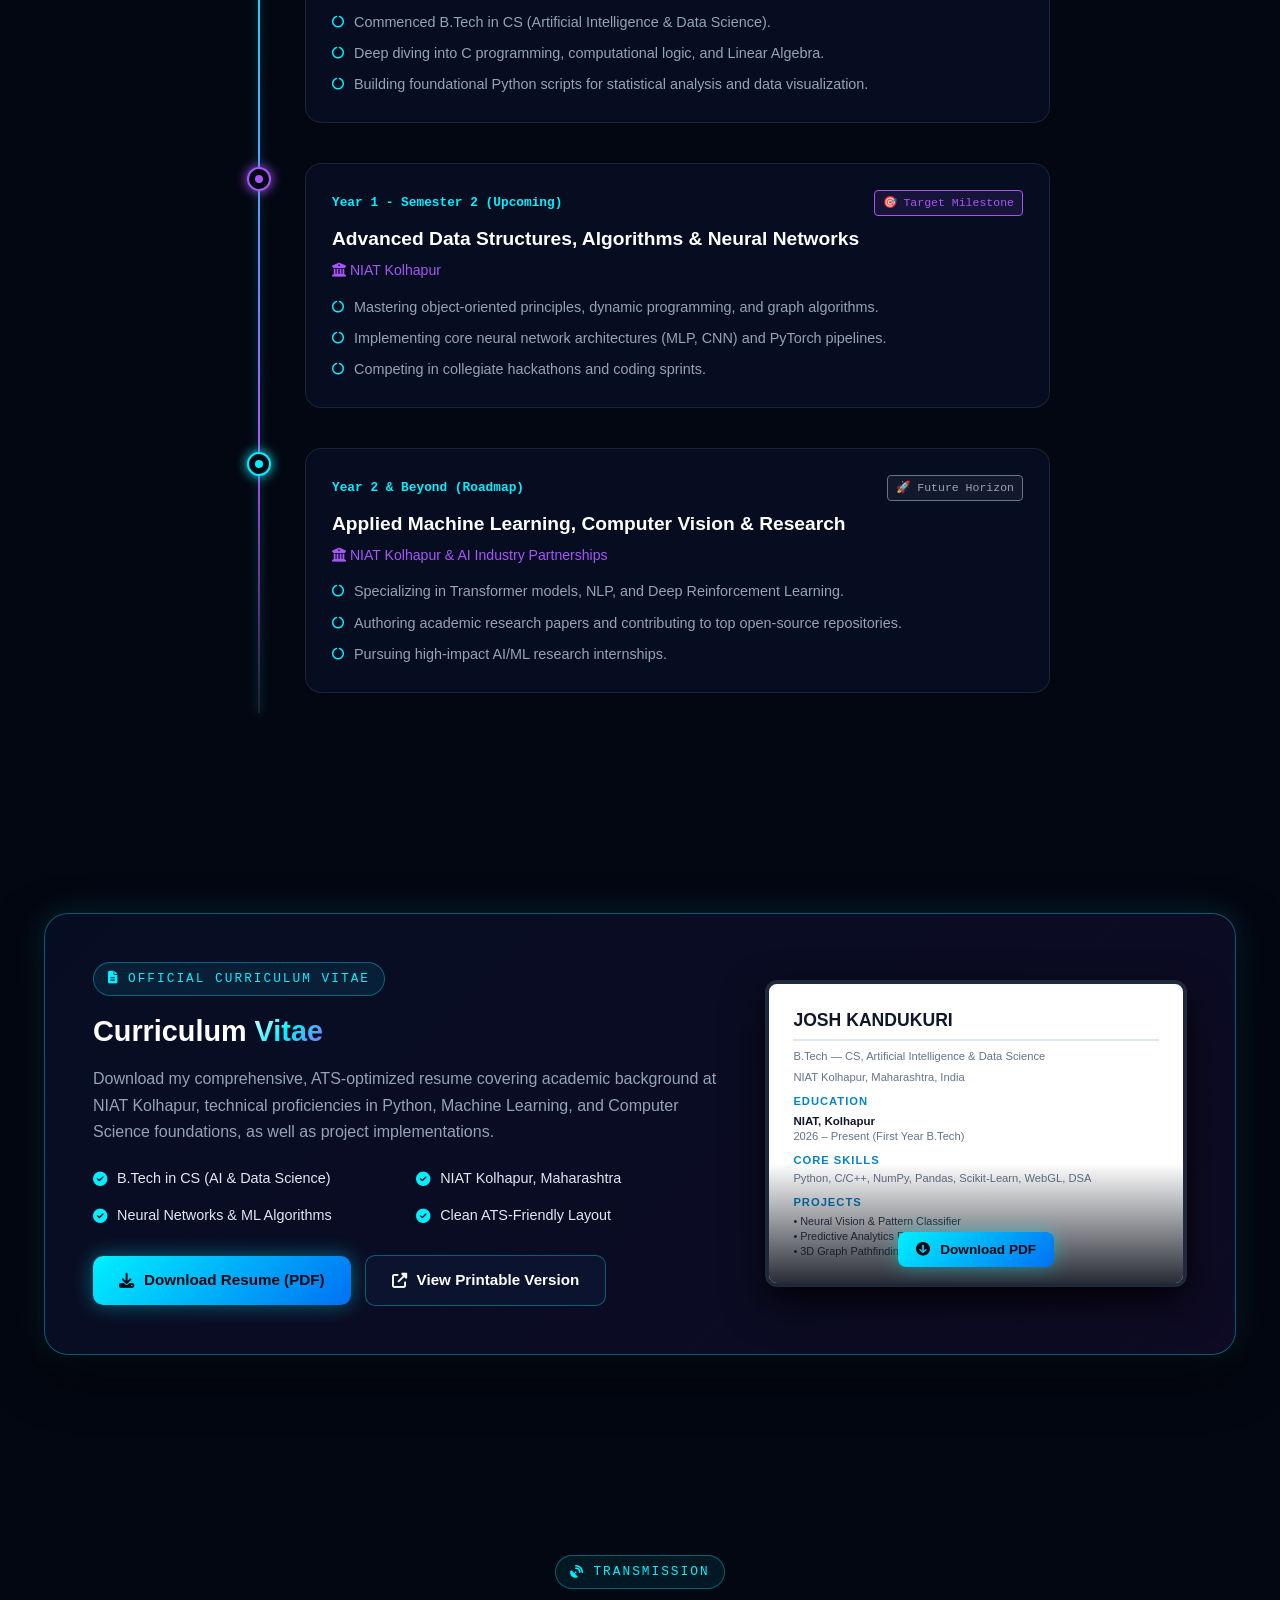
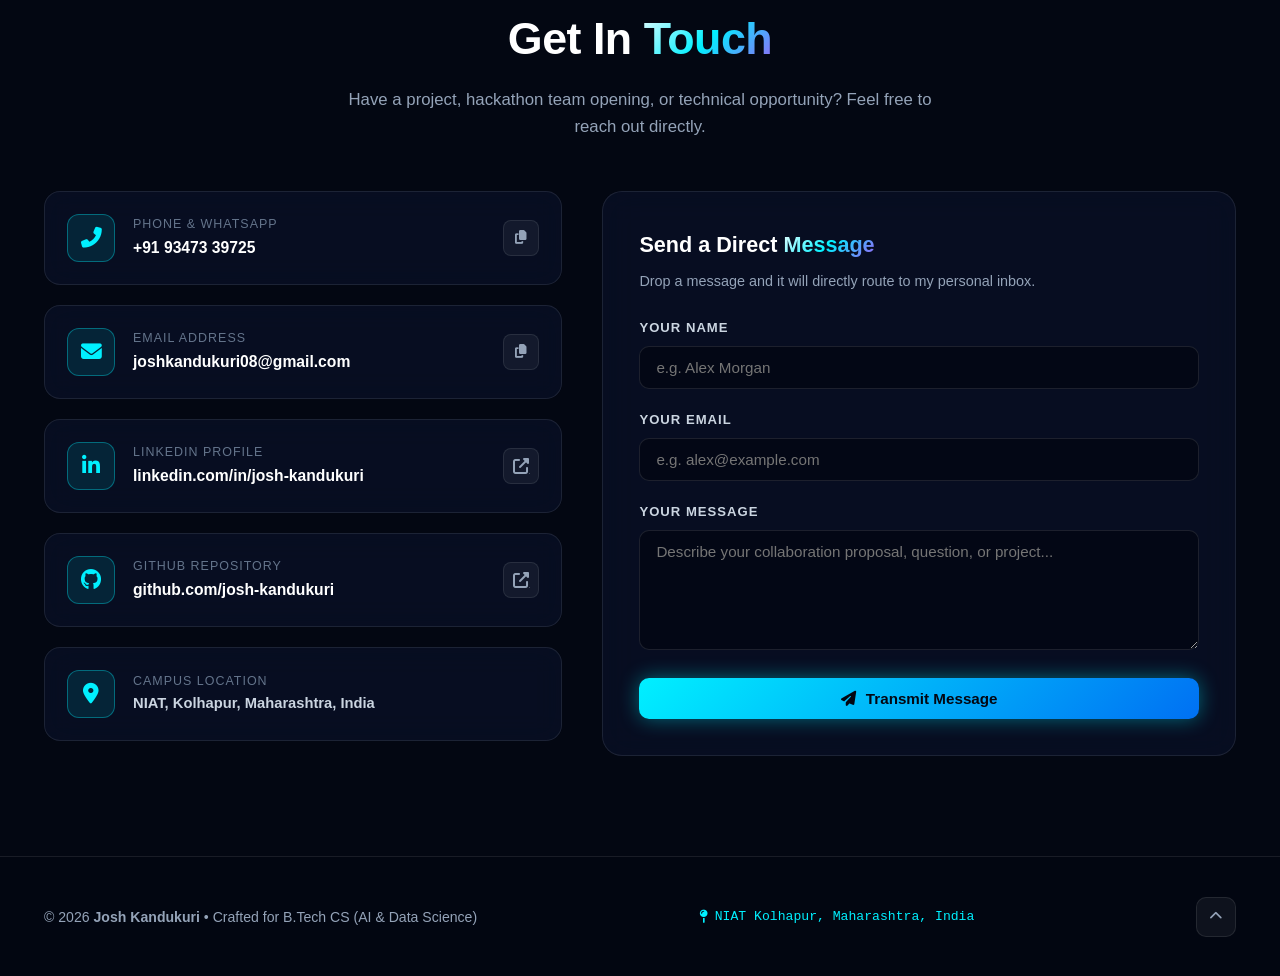
==== commit 64afb88b: "Initial commit: 3D Interactive Portfolio for Josh (NIAT Kolhapur)" ====
--- a/index.html
+++ b/index.html
@@ -3,15 +3,15 @@
 <head>
   <meta charset="UTF-8">
   <meta name="viewport" content="width=device-width, initial-scale=1.0">
-  <title>Josh | 3D Interactive Portfolio — AI &amp; Data Science @ NIT Kolhapur</title>
+  <title>Josh | 3D Interactive Portfolio — AI &amp; Data Science @ NIAT Kolhapur</title>
   
-  <meta name="description" content="Futuristic 3D Interactive Portfolio of Josh, First-Year B.Tech Student in Computer Science, Artificial Intelligence, and Data Science at NIT Kolhapur, Maharashtra, India.">
-  <meta name="keywords" content="Josh, NIT Kolhapur, Artificial Intelligence, Data Science, Portfolio, 3D WebGL, Machine Learning, Python">
+  <meta name="description" content="Futuristic 3D Interactive Portfolio of Josh, First-Year B.Tech Student in Computer Science, Artificial Intelligence, and Data Science at NIAT, Kolhapur, Maharashtra, India.">
+  <meta name="keywords" content="Josh, NIAT Kolhapur, Artificial Intelligence, Data Science, Portfolio, 3D WebGL, Machine Learning, Python">
   <meta name="author" content="Josh Kandukuri">
 
   <!-- OpenGraph / Social Meta -->
-  <meta property="og:title" content="Josh | AI &amp; Data Science Portfolio — NIT Kolhapur">
-  <meta property="og:description" content="Futuristic 3D Interactive Portfolio of Josh — NIT Kolhapur CS (AI &amp; Data Science)">
+  <meta property="og:title" content="Josh | AI &amp; Data Science Portfolio — NIAT Kolhapur">
+  <meta property="og:description" content="Futuristic 3D Interactive Portfolio of Josh — NIAT Kolhapur CS (AI &amp; Data Science)">
   <meta property="og:image" content="images/josh-profile.jpg">
   <meta property="og:type" content="website">
 
@@ -144,12 +144,12 @@
 
           <div class="hero-institution-tag">
             <i class="fas fa-university"></i>
-            <span>National Institute of Technology (NIT), Kolhapur, Maharashtra, India</span>
+            <span>NIAT (NxtWave of Innovation in Advanced Technologies), Kolhapur</span>
           </div>
 
           <!-- Introduction Paragraph -->
           <p class="hero-bio-text">
-            Passionate about building intelligent AI systems, neural network architectures, and data-driven solutions. Currently laying strong computational and mathematical foundations at NIT Kolhapur.
+            Passionate about building intelligent AI systems, neural network architectures, and data-driven solutions. Currently laying strong computational and mathematical foundations at NIAT (NxtWave of Innovation in Advanced Technologies).
           </p>
 
           <!-- Primary CTA Buttons -->
@@ -191,7 +191,7 @@
 
         <!-- Right Hero Column: Real Profile Photograph in Premium Circular Frame with 3D Tilt -->
         <div class="hero-portrait-wrapper">
-          <div class="portrait-3d-card" title="Josh — First-Year B.Tech CS (AI &amp; Data Science) @ NIT Kolhapur">
+          <div class="portrait-3d-card" title="Josh — First-Year B.Tech CS (AI &amp; Data Science) @ NIAT Kolhapur">
             
             <!-- Concentric Holographic Orbit Rings -->
             <div class="orbit-ring orbit-ring-outer"></div>
@@ -204,14 +204,14 @@
             <div class="portrait-glass-housing">
               <div class="portrait-inner-frame">
                 <!-- Josh's Real Uploaded Profile Photo (Object-fit cover, zero distortion) -->
-                <img id="hero-profile-img" src="images/josh-profile.jpg" alt="Josh - B.Tech CS (AI &amp; Data Science) Student at NIT Kolhapur" class="josh-profile-img" />
+                <img id="hero-profile-img" src="images/josh-profile.jpg" alt="Josh - B.Tech CS (AI &amp; Data Science) Student at NIAT Kolhapur" class="josh-profile-img" />
               </div>
             </div>
 
             <!-- Floating 3D Badge -->
             <div class="portrait-floating-tag">
               <i class="fas fa-graduation-cap"></i>
-              <span>B.Tech CS (AI &amp; DS) • NIT Kolhapur</span>
+              <span>B.Tech CS (AI &amp; DS) • NIAT Kolhapur</span>
             </div>
           </div>
         </div>
@@ -228,7 +228,7 @@
         <div class="section-header">
           <div class="section-badge"><i class="fas fa-user-astronaut"></i> Biography</div>
           <h2 class="section-title">About <span class="gradient-text">Me</span></h2>
-          <p class="section-subtitle">Bridging computational theory, artificial neural networks, and real-world engineering at NIT Kolhapur.</p>
+          <p class="section-subtitle">Bridging computational theory, artificial neural networks, and real-world engineering at NIAT (NxtWave of Innovation in Advanced Technologies).</p>
         </div>
 
         <div class="about-grid">
@@ -236,13 +236,13 @@
           <div class="about-card">
             <div class="about-text-content">
               <p>
-                I am an enthusiastic first-year B.Tech undergraduate specializing in <strong>Computer Science, Artificial Intelligence, and Data Science</strong> at the <strong>National Institute of Technology (NIT), Kolhapur, Maharashtra, India</strong>.
+                I am an enthusiastic first-year B.Tech undergraduate specializing in <strong>Computer Science, Artificial Intelligence, and Data Science</strong> at <strong>NIAT (NxtWave of Innovation in Advanced Technologies), Kolhapur, Maharashtra, India</strong>.
               </p>
               <p>
                 My passion lies at the frontier of mathematical computing, machine learning pipelines, and deep neural structures. I believe in understanding technology from first principles—from linear algebraic matrix operations and multivariate calculus to algorithmic complexity and weight optimization.
               </p>
               <p>
-                Beyond academics, I am actively building my foundational toolset, collaborating with peers on cutting-edge engineering ideas, and preparing for national-level hackathons and AI research challenges.
+                Beyond academics, I am actively building my foundational toolset, collaborating with peers on cutting-edge engineering ideas, and preparing for collegiate hackathons and AI research challenges.
               </p>
             </div>
 
@@ -265,7 +265,7 @@
                 <span class="stat-icon">🏛️</span>
                 <div class="stat-info">
                   <span class="stat-label">Institution</span>
-                  <span class="stat-value">NIT Kolhapur</span>
+                  <span class="stat-value">NIAT Kolhapur</span>
                 </div>
               </div>
               <div class="stat-pill">
@@ -286,7 +286,7 @@
                 <span class="terminal-btn min"></span>
                 <span class="terminal-btn max"></span>
               </div>
-              <div class="terminal-title">josh@nit-kolhapur: ~</div>
+              <div class="terminal-title">josh@niat-kolhapur: ~</div>
               <div style="font-size: 0.72rem; color: var(--neon-cyan);"><i class="fas fa-terminal"></i> bash</div>
             </div>
 
@@ -298,16 +298,16 @@
             </div>
 
             <div id="terminal-content-body" class="terminal-body">
-              <div class="term-line"><span class="term-prompt">josh@nit-kolhapur:~$</span> <span class="term-cmd">whoami</span></div>
+              <div class="term-line"><span class="term-prompt">josh@niat-kolhapur:~$</span> <span class="term-cmd">whoami</span></div>
               <div class="term-output">
                 <p><span class="term-highlight">Name:</span> Josh Kandukuri</p>
                 <p><span class="term-highlight">Degree:</span> B.Tech in CS (AI &amp; Data Science)</p>
-                <p><span class="term-highlight">Institution:</span> National Institute of Technology (NIT), Kolhapur</p>
+                <p><span class="term-highlight">Institution:</span> NIAT (NxtWave of Innovation in Advanced Technologies), Kolhapur</p>
                 <p><span class="term-highlight">Academic Year:</span> 1st Year (Class of 2029)</p>
                 <p><span class="term-highlight">Location:</span> Kolhapur, Maharashtra, India</p>
               </div>
               <div class="term-line" style="margin-top: 14px;">
-                <span class="term-prompt">josh@nit-kolhapur:~$</span> <span class="term-cursor"></span>
+                <span class="term-prompt">josh@niat-kolhapur:~$</span> <span class="term-cursor"></span>
               </div>
             </div>
           </div>
@@ -422,7 +422,7 @@
               <div class="section-badge" style="margin-bottom: 12px;"><i class="fas fa-file-alt"></i> Official Curriculum Vitae</div>
               <h3>Curriculum <span class="gradient-text">Vitae</span></h3>
               <p>
-                Download my comprehensive, ATS-optimized resume covering academic background at NIT Kolhapur, technical proficiencies in Python, Machine Learning, and Computer Science foundations, as well as project implementations.
+                Download my comprehensive, ATS-optimized resume covering academic background at NIAT Kolhapur, technical proficiencies in Python, Machine Learning, and Computer Science foundations, as well as project implementations.
               </p>
 
               <div class="resume-highlights-grid">
@@ -432,7 +432,7 @@
                 </div>
                 <div class="resume-highlight-item">
                   <i class="fas fa-check-circle"></i>
-                  <span>NIT Kolhapur, Maharashtra</span>
+                  <span>NIAT Kolhapur, Maharashtra</span>
                 </div>
                 <div class="resume-highlight-item">
                   <i class="fas fa-check-circle"></i>
@@ -463,10 +463,10 @@
             <div class="resume-preview-doc-card">
               <div class="doc-header-line">JOSH KANDUKURI</div>
               <div class="doc-text-muted" style="margin-bottom: 6px;">B.Tech — CS, Artificial Intelligence &amp; Data Science</div>
-              <div class="doc-text-muted">NIT Kolhapur, Maharashtra, India</div>
+              <div class="doc-text-muted">NIAT Kolhapur, Maharashtra, India</div>
 
               <div class="doc-section-title">Education</div>
-              <div style="font-weight: 600; font-size: 0.72rem;">National Institute of Technology, Kolhapur</div>
+              <div style="font-weight: 600; font-size: 0.72rem;">NIAT, Kolhapur</div>
               <div class="doc-text-muted">2026 – Present (First Year B.Tech)</div>
 
               <div class="doc-section-title">Core Skills</div>
@@ -577,7 +577,7 @@
               <div class="contact-card-details">
                 <div class="contact-card-label">Campus Location</div>
                 <div class="contact-card-value" style="font-size: 0.92rem; color: #cbd5e1;">
-                  National Institute of Technology (NIT), Kolhapur, Maharashtra, India
+                  NIAT, Kolhapur, Maharashtra, India
                 </div>
               </div>
             </div>
@@ -629,7 +629,7 @@
 
       <div class="footer-location-tag">
         <i class="fas fa-map-pin"></i>
-        <span>NIT Kolhapur, Maharashtra, India</span>
+        <span>NIAT Kolhapur, Maharashtra, India</span>
       </div>
 
       <button id="back-to-top" class="back-to-top-btn" title="Return to Top" aria-label="Return to Top">
--- a/css/style.css
+++ b/css/style.css
@@ -0,0 +1,1905 @@
+/* ==========================================================================
+   JOSH PORTFOLIO - CYBERPUNK 3D FUTURISTIC DESIGN SYSTEM
+   Theme: Deep Midnight & Black, Electric Cyan, Neon Violet, Laser Blue
+   ========================================================================== */
+
+:root {
+  /* Core Color Palette */
+  --bg-space: #030712;
+  --bg-deep: #050b1a;
+  --bg-card: rgba(10, 18, 42, 0.65);
+  --bg-card-hover: rgba(16, 28, 64, 0.85);
+  --bg-glass: rgba(13, 23, 52, 0.45);
+  
+  /* Futuristic Neon Accents */
+  --neon-cyan: #00f0ff;
+  --neon-cyan-glow: rgba(0, 240, 255, 0.4);
+  --neon-violet: #a855f7;
+  --neon-violet-glow: rgba(168, 85, 247, 0.4);
+  --neon-blue: #0070f3;
+  --neon-emerald: #00ffc4;
+  --neon-magenta: #ec4899;
+
+  /* Typography Colors */
+  --text-white: #ffffff;
+  --text-primary: #f1f5f9;
+  --text-secondary: #94a3b8;
+  --text-muted: #64748b;
+
+  /* Borders & Highlights */
+  --border-glass: rgba(255, 255, 255, 0.09);
+  --border-cyan: rgba(0, 240, 255, 0.35);
+  --border-violet: rgba(168, 85, 247, 0.35);
+  --border-glow: 0 0 15px rgba(0, 240, 255, 0.25);
+
+  /* Fonts */
+  --font-main: 'Inter', -apple-system, BlinkMacSystemFont, 'Segoe UI', Roboto, sans-serif;
+  --font-mono: 'JetBrains Mono', 'Fira Code', 'Courier New', monospace;
+
+  /* Transitions */
+  --ease-spring: cubic-bezier(0.16, 1, 0.3, 1);
+  --transition-fast: 0.2s ease;
+  --transition-normal: 0.35s var(--ease-spring);
+}
+
+/* Base Reset */
+*, *::before, *::after {
+  box-sizing: border-box;
+  margin: 0;
+  padding: 0;
+}
+
+html {
+  scroll-behavior: smooth;
+  scroll-padding-top: 80px;
+  background-color: var(--bg-space);
+  color: var(--text-primary);
+  font-family: var(--font-main);
+  overflow-x: hidden;
+}
+
+body {
+  min-height: 100vh;
+  background: radial-gradient(circle at 50% 0%, #0d193d 0%, var(--bg-deep) 45%, var(--bg-space) 100%);
+  background-attachment: fixed;
+  color: var(--text-primary);
+  line-height: 1.6;
+  position: relative;
+  overflow-x: hidden;
+}
+
+/* Background 3D Canvas Container */
+#neural-canvas-container {
+  position: fixed;
+  top: 0;
+  left: 0;
+  width: 100vw;
+  height: 100vh;
+  z-index: 0;
+  pointer-events: none;
+  overflow: hidden;
+}
+
+/* Background Ambient Lighting Halos */
+.ambient-glow {
+  position: fixed;
+  border-radius: 50%;
+  filter: blur(120px);
+  pointer-events: none;
+  z-index: 0;
+  opacity: 0.35;
+  animation: ambientFloat 14s ease-in-out infinite alternate;
+}
+.ambient-glow-1 {
+  top: -10%;
+  left: 10%;
+  width: 500px;
+  height: 500px;
+  background: radial-gradient(circle, var(--neon-cyan-glow) 0%, transparent 70%);
+}
+.ambient-glow-2 {
+  top: 40%;
+  right: -5%;
+  width: 600px;
+  height: 600px;
+  background: radial-gradient(circle, var(--neon-violet-glow) 0%, transparent 70%);
+  animation-duration: 18s;
+  animation-delay: -5s;
+}
+.ambient-glow-3 {
+  bottom: 5%;
+  left: 20%;
+  width: 550px;
+  height: 550px;
+  background: radial-gradient(circle, rgba(0, 112, 243, 0.3) 0%, transparent 70%);
+  animation-duration: 16s;
+  animation-delay: -8s;
+}
+
+@keyframes ambientFloat {
+  0% { transform: translate(0, 0) scale(1); }
+  50% { transform: translate(40px, -30px) scale(1.08); }
+  100% { transform: translate(-30px, 40px) scale(0.95); }
+}
+
+/* Content Container wrapper to stay above canvas */
+.site-content {
+  position: relative;
+  z-index: 1;
+}
+
+/* Typography & Helpers */
+.container {
+  width: 100%;
+  max-width: 1240px;
+  margin: 0 auto;
+  padding: 0 24px;
+}
+
+.gradient-text {
+  background: linear-gradient(135deg, #ffffff 0%, var(--neon-cyan) 50%, var(--neon-violet) 100%);
+  -webkit-background-clip: text;
+  -webkit-text-fill-color: transparent;
+  display: inline-block;
+}
+
+.gradient-text-alt {
+  background: linear-gradient(135deg, var(--neon-cyan) 0%, #38bdf8 50%, var(--neon-violet) 100%);
+  -webkit-background-clip: text;
+  -webkit-text-fill-color: transparent;
+}
+
+/* Section Header Component */
+.section-header {
+  text-align: center;
+  margin-bottom: 50px;
+  position: relative;
+}
+.section-badge {
+  display: inline-flex;
+  align-items: center;
+  gap: 8px;
+  font-family: var(--font-mono);
+  font-size: 0.8rem;
+  letter-spacing: 2px;
+  text-transform: uppercase;
+  color: var(--neon-cyan);
+  background: rgba(0, 240, 255, 0.08);
+  border: 1px solid var(--border-cyan);
+  padding: 6px 14px;
+  border-radius: 30px;
+  margin-bottom: 14px;
+  backdrop-filter: blur(8px);
+}
+.section-title {
+  font-size: clamp(2rem, 4vw, 2.8rem);
+  font-weight: 800;
+  letter-spacing: -0.5px;
+  color: var(--text-white);
+  margin-bottom: 12px;
+}
+.section-subtitle {
+  font-size: 1.05rem;
+  color: var(--text-secondary);
+  max-width: 620px;
+  margin: 0 auto;
+}
+
+/* ==========================================================================
+   NAVIGATION BAR
+   ========================================================================== */
+.site-header {
+  position: fixed;
+  top: 0;
+  left: 0;
+  width: 100%;
+  z-index: 100;
+  padding: 16px 0;
+  transition: all var(--transition-normal);
+  backdrop-filter: blur(16px);
+  -webkit-backdrop-filter: blur(16px);
+  background: rgba(3, 7, 18, 0.7);
+  border-bottom: 1px solid var(--border-glass);
+}
+.site-header.scrolled {
+  padding: 12px 0;
+  background: rgba(3, 7, 18, 0.9);
+  border-bottom-color: var(--border-cyan);
+  box-shadow: 0 10px 30px -10px rgba(0, 0, 0, 0.8);
+}
+.navbar {
+  display: flex;
+  align-items: center;
+  justify-content: space-between;
+}
+.brand-logo {
+  display: flex;
+  align-items: center;
+  gap: 10px;
+  text-decoration: none;
+  font-family: var(--font-mono);
+  font-weight: 800;
+  font-size: 1.25rem;
+  color: var(--text-white);
+  letter-spacing: 1px;
+}
+.brand-icon {
+  width: 32px;
+  height: 32px;
+  border-radius: 8px;
+  background: linear-gradient(135deg, var(--neon-cyan), var(--neon-violet));
+  display: flex;
+  align-items: center;
+  justify-content: center;
+  color: #030712;
+  font-size: 0.95rem;
+  font-weight: 900;
+  box-shadow: 0 0 12px var(--neon-cyan-glow);
+}
+.brand-dot {
+  color: var(--neon-cyan);
+  font-weight: 900;
+}
+
+.nav-links {
+  display: flex;
+  align-items: center;
+  gap: 24px;
+  list-style: none;
+}
+.nav-link {
+  text-decoration: none;
+  font-size: 0.9rem;
+  font-weight: 500;
+  color: var(--text-secondary);
+  transition: all var(--transition-fast);
+  position: relative;
+  padding: 6px 2px;
+}
+.nav-link:hover, .nav-link.active {
+  color: var(--neon-cyan);
+}
+.nav-link.active::after {
+  content: '';
+  position: absolute;
+  bottom: 0;
+  left: 0;
+  width: 100%;
+  height: 2px;
+  background: linear-gradient(90deg, var(--neon-cyan), var(--neon-violet));
+  border-radius: 2px;
+  box-shadow: 0 0 8px var(--neon-cyan);
+}
+
+.nav-actions {
+  display: flex;
+  align-items: center;
+  gap: 12px;
+}
+
+/* Audio Toggle Button */
+.audio-toggle-btn {
+  background: rgba(255, 255, 255, 0.05);
+  border: 1px solid var(--border-glass);
+  color: var(--text-secondary);
+  width: 38px;
+  height: 38px;
+  border-radius: 50%;
+  display: flex;
+  align-items: center;
+  justify-content: center;
+  cursor: pointer;
+  transition: all var(--transition-fast);
+}
+.audio-toggle-btn:hover {
+  color: var(--neon-cyan);
+  border-color: var(--border-cyan);
+  box-shadow: 0 0 10px var(--neon-cyan-glow);
+}
+.audio-toggle-btn.active {
+  color: var(--neon-cyan);
+  border-color: var(--neon-cyan);
+}
+
+/* Mobile Hamburger Menu */
+.mobile-nav-toggle {
+  display: none;
+  background: transparent;
+  border: none;
+  color: var(--text-white);
+  font-size: 1.4rem;
+  cursor: pointer;
+  padding: 6px;
+}
+
+/* ==========================================================================
+   BUTTONS
+   ========================================================================== */
+.btn {
+  display: inline-flex;
+  align-items: center;
+  justify-content: center;
+  gap: 10px;
+  font-family: var(--font-main);
+  font-weight: 600;
+  font-size: 0.95rem;
+  padding: 12px 26px;
+  border-radius: 10px;
+  cursor: pointer;
+  text-decoration: none;
+  transition: all var(--transition-normal);
+  position: relative;
+  overflow: hidden;
+  border: none;
+}
+.btn-sm {
+  padding: 8px 18px;
+  font-size: 0.85rem;
+  border-radius: 8px;
+}
+.btn-primary {
+  background: linear-gradient(135deg, var(--neon-cyan) 0%, #0070f3 100%);
+  color: #030712;
+  box-shadow: 0 0 20px rgba(0, 240, 255, 0.4);
+  font-weight: 700;
+}
+.btn-primary:hover {
+  transform: translateY(-2px);
+  box-shadow: 0 0 30px rgba(0, 240, 255, 0.7);
+  color: #030712;
+}
+.btn-secondary {
+  background: rgba(13, 23, 52, 0.7);
+  color: var(--text-white);
+  border: 1px solid var(--border-cyan);
+  backdrop-filter: blur(10px);
+}
+.btn-secondary:hover {
+  background: rgba(0, 240, 255, 0.12);
+  border-color: var(--neon-cyan);
+  color: var(--neon-cyan);
+  transform: translateY(-2px);
+  box-shadow: 0 0 20px rgba(0, 240, 255, 0.3);
+}
+.btn-glass {
+  background: rgba(255, 255, 255, 0.04);
+  color: var(--text-primary);
+  border: 1px solid var(--border-glass);
+}
+.btn-glass:hover {
+  background: rgba(168, 85, 247, 0.15);
+  border-color: var(--neon-violet);
+  color: #ffffff;
+  transform: translateY(-2px);
+  box-shadow: 0 0 15px rgba(168, 85, 247, 0.35);
+}
+
+/* ==========================================================================
+   HERO SECTION (Above-the-fold with top-right profile photo)
+   ========================================================================== */
+.hero-section {
+  min-height: 100vh;
+  min-height: 100dvh;
+  display: flex;
+  align-items: center;
+  position: relative;
+  padding: 100px 0 50px 0;
+  overflow: hidden;
+}
+
+.hero-layout {
+  display: grid;
+  grid-template-columns: 1.15fr 0.85fr;
+  align-items: center;
+  gap: 40px;
+}
+
+/* Left Column: Introduction & Details */
+.hero-content {
+  display: flex;
+  flex-direction: column;
+  gap: 18px;
+}
+
+.hero-status-pill {
+  display: inline-flex;
+  align-items: center;
+  gap: 10px;
+  background: rgba(0, 240, 255, 0.08);
+  border: 1px solid var(--border-cyan);
+  padding: 6px 16px;
+  border-radius: 30px;
+  font-family: var(--font-mono);
+  font-size: 0.82rem;
+  color: var(--neon-cyan);
+  width: fit-content;
+  max-width: 100%;
+  backdrop-filter: blur(8px);
+  text-align: center;
+}
+.pulse-beacon {
+  width: 8px;
+  height: 8px;
+  border-radius: 50%;
+  background: var(--neon-cyan);
+  box-shadow: 0 0 10px var(--neon-cyan);
+  animation: beaconPulse 2s infinite;
+}
+@keyframes beaconPulse {
+  0% { transform: scale(0.9); opacity: 0.8; }
+  50% { transform: scale(1.4); opacity: 1; box-shadow: 0 0 14px var(--neon-cyan); }
+  100% { transform: scale(0.9); opacity: 0.8; }
+}
+
+.hero-salutation {
+  font-size: clamp(1.2rem, 2.5vw, 1.8rem);
+  font-weight: 500;
+  color: var(--text-secondary);
+  letter-spacing: -0.2px;
+}
+
+.hero-title {
+  font-size: clamp(2.8rem, 5.5vw, 4.2rem);
+  font-weight: 900;
+  line-height: 1.1;
+  letter-spacing: -1px;
+  color: var(--text-white);
+}
+
+.hero-role-badge {
+  font-size: clamp(1.05rem, 2vw, 1.35rem);
+  font-weight: 600;
+  color: #38bdf8;
+  line-height: 1.4;
+}
+
+.hero-institution-tag {
+  display: flex;
+  align-items: center;
+  gap: 8px;
+  font-size: 0.98rem;
+  color: #cbd5e1;
+  font-weight: 500;
+}
+.hero-institution-tag i {
+  color: var(--neon-violet);
+}
+
+.hero-bio-text {
+  font-size: 1.05rem;
+  color: var(--text-secondary);
+  max-width: 580px;
+  line-height: 1.6;
+}
+
+.hero-cta-group {
+  display: flex;
+  flex-wrap: wrap;
+  align-items: center;
+  gap: 14px;
+  margin-top: 8px;
+}
+
+.hero-social-strip {
+  display: flex;
+  align-items: center;
+  gap: 12px;
+  margin-top: 6px;
+}
+.social-icon-btn {
+  width: 42px;
+  height: 42px;
+  border-radius: 10px;
+  background: rgba(255, 255, 255, 0.04);
+  border: 1px solid var(--border-glass);
+  display: flex;
+  align-items: center;
+  justify-content: center;
+  color: var(--text-secondary);
+  text-decoration: none;
+  font-size: 1.1rem;
+  transition: all var(--transition-fast);
+}
+.social-icon-btn:hover {
+  background: rgba(0, 240, 255, 0.1);
+  border-color: var(--border-cyan);
+  color: var(--neon-cyan);
+  transform: translateY(-3px);
+  box-shadow: 0 0 12px var(--neon-cyan-glow);
+}
+
+/* ==========================================================================
+   TOP-RIGHT HERO PROFILE FRAME (Circular, Glass, 3D Tilt, Neon Aura)
+   ========================================================================== */
+.hero-portrait-wrapper {
+  display: flex;
+  justify-content: center;
+  align-items: center;
+  position: relative;
+  perspective: 1000px;
+}
+
+.portrait-3d-card {
+  position: relative;
+  width: 330px;
+  height: 330px;
+  display: flex;
+  align-items: center;
+  justify-content: center;
+  transition: transform 0.15s ease-out;
+  transform-style: preserve-3d;
+}
+
+/* Holographic Rotating Orbit Rings */
+.orbit-ring {
+  position: absolute;
+  border-radius: 50%;
+  pointer-events: none;
+}
+.orbit-ring-outer {
+  width: 350px;
+  height: 350px;
+  border: 1.5px dashed rgba(0, 240, 255, 0.35);
+  animation: orbitRotate 28s linear infinite;
+}
+.orbit-ring-inner {
+  width: 330px;
+  height: 330px;
+  border: 1.5px solid rgba(168, 85, 247, 0.25);
+  border-top-color: var(--neon-violet);
+  border-right-color: var(--neon-cyan);
+  animation: orbitRotateRev 20s linear infinite;
+}
+
+@keyframes orbitRotate {
+  0% { transform: rotate(0deg); }
+  100% { transform: rotate(360deg); }
+}
+@keyframes orbitRotateRev {
+  0% { transform: rotate(360deg); }
+  100% { transform: rotate(0deg); }
+}
+
+/* Ambient Radial Glow behind portrait */
+.portrait-glow-backdrop {
+  position: absolute;
+  width: 290px;
+  height: 290px;
+  border-radius: 50%;
+  background: radial-gradient(circle, rgba(0, 240, 255, 0.3) 0%, rgba(168, 85, 247, 0.25) 50%, transparent 75%);
+  filter: blur(28px);
+  pointer-events: none;
+  animation: auraPulse 6s ease-in-out infinite alternate;
+}
+@keyframes auraPulse {
+  0% { transform: scale(0.92); opacity: 0.6; }
+  100% { transform: scale(1.08); opacity: 0.95; }
+}
+
+/* Glass Frame Housing */
+.portrait-glass-housing {
+  position: relative;
+  width: 280px;
+  height: 280px;
+  border-radius: 50%;
+  padding: 6px;
+  background: linear-gradient(135deg, rgba(0, 240, 255, 0.8) 0%, rgba(168, 85, 247, 0.8) 50%, rgba(0, 112, 243, 0.8) 100%);
+  box-shadow: 0 0 35px rgba(0, 240, 255, 0.3), inset 0 0 20px rgba(168, 85, 247, 0.3);
+  display: flex;
+  align-items: center;
+  justify-content: center;
+}
+
+.portrait-inner-frame {
+  width: 100%;
+  height: 100%;
+  border-radius: 50%;
+  overflow: hidden;
+  background: #080f24;
+  position: relative;
+  box-shadow: inset 0 0 15px rgba(0, 0, 0, 0.7);
+}
+
+/* Profile Photograph Image */
+.josh-profile-img {
+  width: 100%;
+  height: 100%;
+  object-fit: cover;
+  object-position: center 20%;
+  display: block;
+  border-radius: 50%;
+  filter: contrast(1.03) brightness(1.01);
+  transition: transform 0.4s ease;
+}
+
+.portrait-3d-card:hover .josh-profile-img {
+  transform: scale(1.04);
+}
+
+/* Floating Info Tag on Portrait */
+.portrait-floating-tag {
+  position: absolute;
+  bottom: 0;
+  background: rgba(10, 20, 48, 0.88);
+  border: 1px solid var(--border-cyan);
+  padding: 8px 18px;
+  border-radius: 20px;
+  backdrop-filter: blur(12px);
+  font-family: var(--font-mono);
+  font-size: 0.75rem;
+  color: var(--neon-cyan);
+  display: flex;
+  align-items: center;
+  gap: 8px;
+  box-shadow: 0 8px 24px rgba(0, 0, 0, 0.6), 0 0 15px var(--neon-cyan-glow);
+  white-space: nowrap;
+  transform: translateZ(30px);
+}
+.portrait-floating-tag i {
+  color: var(--neon-violet);
+}
+
+/* ==========================================================================
+   ABOUT ME SECTION
+   ========================================================================== */
+.section-padding {
+  padding: 100px 0;
+  position: relative;
+}
+
+.about-grid {
+  display: grid;
+  grid-template-columns: 1.1fr 0.9fr;
+  gap: 40px;
+  align-items: flex-start;
+}
+
+.about-card {
+  background: var(--bg-card);
+  border: 1px solid var(--border-glass);
+  border-radius: 18px;
+  padding: 36px;
+  backdrop-filter: blur(16px);
+  position: relative;
+  overflow: hidden;
+}
+.about-card::before {
+  content: '';
+  position: absolute;
+  top: 0;
+  left: 0;
+  width: 100%;
+  height: 3px;
+  background: linear-gradient(90deg, var(--neon-cyan), var(--neon-violet));
+}
+
+.about-text-content p {
+  color: var(--text-secondary);
+  font-size: 1.02rem;
+  margin-bottom: 18px;
+  line-height: 1.7;
+}
+
+.quick-stats-grid {
+  display: grid;
+  grid-template-columns: repeat(2, 1fr);
+  gap: 16px;
+  margin-top: 24px;
+}
+.stat-pill {
+  background: rgba(255, 255, 255, 0.03);
+  border: 1px solid var(--border-glass);
+  padding: 14px 18px;
+  border-radius: 12px;
+  display: flex;
+  align-items: center;
+  gap: 14px;
+  transition: all var(--transition-fast);
+}
+.stat-pill:hover {
+  border-color: var(--border-cyan);
+  background: rgba(0, 240, 255, 0.05);
+  transform: translateY(-2px);
+}
+.stat-icon {
+  font-size: 1.6rem;
+}
+.stat-info {
+  display: flex;
+  flex-direction: column;
+}
+.stat-label {
+  font-size: 0.75rem;
+  color: var(--text-muted);
+  text-transform: uppercase;
+  letter-spacing: 1px;
+}
+.stat-value {
+  font-size: 0.98rem;
+  font-weight: 700;
+  color: var(--text-white);
+}
+
+/* Interactive Hacker Terminal Widget */
+.terminal-window {
+  background: #060b1c;
+  border: 1px solid rgba(0, 240, 255, 0.25);
+  border-radius: 14px;
+  box-shadow: 0 20px 40px rgba(0, 0, 0, 0.7), 0 0 20px rgba(0, 240, 255, 0.1);
+  overflow: hidden;
+  font-family: var(--font-mono);
+}
+.terminal-header {
+  background: #0a1129;
+  padding: 12px 16px;
+  display: flex;
+  align-items: center;
+  justify-content: space-between;
+  border-bottom: 1px solid rgba(255, 255, 255, 0.06);
+}
+.terminal-buttons {
+  display: flex;
+  gap: 8px;
+}
+.terminal-btn {
+  width: 11px;
+  height: 11px;
+  border-radius: 50%;
+}
+.terminal-btn.close { background: #ff5f56; }
+.terminal-btn.min { background: #ffbd2e; }
+.terminal-btn.max { background: #27c93f; }
+
+.terminal-title {
+  font-size: 0.78rem;
+  color: var(--text-muted);
+}
+
+.terminal-tabs {
+  display: flex;
+  background: #080f24;
+  border-bottom: 1px solid rgba(255, 255, 255, 0.05);
+  overflow-x: auto;
+}
+.terminal-tab {
+  padding: 8px 16px;
+  font-size: 0.76rem;
+  color: var(--text-muted);
+  border: none;
+  background: transparent;
+  cursor: pointer;
+  border-right: 1px solid rgba(255, 255, 255, 0.05);
+  transition: all var(--transition-fast);
+}
+.terminal-tab:hover, .terminal-tab.active {
+  color: var(--neon-cyan);
+  background: #0b1533;
+}
+
+.terminal-body {
+  padding: 22px;
+  font-size: 0.88rem;
+  line-height: 1.6;
+  min-height: 260px;
+}
+.term-line {
+  margin-bottom: 10px;
+  color: #94a3b8;
+}
+.term-prompt {
+  color: var(--neon-cyan);
+  font-weight: 700;
+}
+.term-cmd {
+  color: #ffffff;
+}
+.term-output {
+  color: #cbd5e1;
+  padding-left: 14px;
+}
+.term-highlight {
+  color: var(--neon-cyan);
+}
+.term-violet {
+  color: var(--neon-violet);
+}
+.term-cursor {
+  display: inline-block;
+  width: 8px;
+  height: 15px;
+  background: var(--neon-cyan);
+  animation: blink 1s step-end infinite;
+  vertical-align: middle;
+}
+@keyframes blink {
+  50% { opacity: 0; }
+}
+
+/* ==========================================================================
+   SKILLS SECTION
+   ========================================================================== */
+.skills-grid {
+  display: grid;
+  grid-template-columns: repeat(auto-fit, minmax(280px, 1fr));
+  gap: 24px;
+}
+.skill-category-card {
+  background: var(--bg-card);
+  border: 1px solid var(--border-glass);
+  border-radius: 16px;
+  padding: 28px;
+  backdrop-filter: blur(14px);
+  transition: all var(--transition-normal);
+  position: relative;
+  overflow: hidden;
+}
+.skill-category-card:hover {
+  transform: translateY(-5px);
+  border-color: var(--border-cyan);
+  box-shadow: 0 14px 30px -10px rgba(0, 0, 0, 0.8), 0 0 15px var(--neon-cyan-glow);
+}
+.skill-card-top {
+  display: flex;
+  align-items: center;
+  gap: 14px;
+  margin-bottom: 12px;
+}
+.skill-category-icon {
+  width: 44px;
+  height: 44px;
+  border-radius: 10px;
+  background: rgba(0, 240, 255, 0.1);
+  border: 1px solid var(--border-cyan);
+  display: flex;
+  align-items: center;
+  justify-content: center;
+  color: var(--neon-cyan);
+  font-size: 1.25rem;
+}
+.skill-category-title {
+  font-size: 1.15rem;
+  font-weight: 700;
+  color: var(--text-white);
+}
+.skill-category-desc {
+  font-size: 0.85rem;
+  color: var(--text-secondary);
+  margin-bottom: 20px;
+}
+.skill-item {
+  margin-bottom: 14px;
+}
+.skill-item-header {
+  display: flex;
+  justify-content: space-between;
+  align-items: center;
+  font-size: 0.88rem;
+  margin-bottom: 6px;
+}
+.skill-name {
+  color: #e2e8f0;
+  font-weight: 500;
+}
+.skill-tag-pill {
+  font-family: var(--font-mono);
+  font-size: 0.7rem;
+  color: var(--neon-cyan);
+  background: rgba(0, 240, 255, 0.1);
+  padding: 2px 8px;
+  border-radius: 4px;
+}
+.skill-bar-track {
+  width: 100%;
+  height: 6px;
+  background: rgba(255, 255, 255, 0.07);
+  border-radius: 10px;
+  overflow: hidden;
+}
+.skill-bar-fill {
+  height: 100%;
+  border-radius: 10px;
+  background: linear-gradient(90deg, var(--neon-cyan), var(--neon-violet));
+  box-shadow: 0 0 8px var(--neon-cyan-glow);
+  width: 0%;
+  transition: width 1.2s cubic-bezier(0.16, 1, 0.3, 1);
+}
+
+/* ==========================================================================
+   PROJECTS SECTION
+   ========================================================================== */
+.projects-grid {
+  display: grid;
+  grid-template-columns: repeat(auto-fit, minmax(360px, 1fr));
+  gap: 30px;
+}
+.project-card {
+  background: var(--bg-card);
+  border: 1px solid var(--border-glass);
+  border-radius: 18px;
+  overflow: hidden;
+  backdrop-filter: blur(14px);
+  transition: all var(--transition-normal);
+  display: flex;
+  flex-direction: column;
+  position: relative;
+}
+.project-card:hover {
+  transform: translateY(-8px);
+  border-color: var(--border-cyan);
+  box-shadow: 0 20px 40px -15px rgba(0, 0, 0, 0.9), 0 0 25px rgba(0, 240, 255, 0.25);
+}
+.project-image-wrapper {
+  position: relative;
+  width: 100%;
+  height: 210px;
+  background: #080f24;
+  overflow: hidden;
+}
+.project-img {
+  width: 100%;
+  height: 100%;
+  object-fit: cover;
+  transition: transform 0.6s ease;
+}
+.project-card:hover .project-img {
+  transform: scale(1.05);
+}
+.project-status-pill {
+  position: absolute;
+  top: 14px;
+  right: 14px;
+  background: rgba(3, 7, 18, 0.85);
+  border: 1px solid var(--border-cyan);
+  color: var(--neon-cyan);
+  font-family: var(--font-mono);
+  font-size: 0.72rem;
+  padding: 4px 10px;
+  border-radius: 12px;
+  backdrop-filter: blur(8px);
+}
+.project-content {
+  padding: 26px;
+  display: flex;
+  flex-direction: column;
+  flex: 1;
+}
+.project-category {
+  font-family: var(--font-mono);
+  font-size: 0.75rem;
+  color: var(--neon-violet);
+  text-transform: uppercase;
+  letter-spacing: 1.5px;
+  margin-bottom: 6px;
+}
+.project-title {
+  font-size: 1.28rem;
+  font-weight: 700;
+  color: var(--text-white);
+  margin-bottom: 12px;
+  line-height: 1.35;
+}
+.project-description {
+  font-size: 0.92rem;
+  color: var(--text-secondary);
+  line-height: 1.6;
+  margin-bottom: 18px;
+  flex: 1;
+}
+.project-highlights-list {
+  list-style: none;
+  margin-bottom: 18px;
+  display: flex;
+  flex-direction: column;
+  gap: 6px;
+}
+.project-highlights-list li {
+  font-size: 0.82rem;
+  color: #94a3b8;
+  display: flex;
+  align-items: center;
+  gap: 8px;
+}
+.project-highlights-list li i {
+  color: var(--neon-cyan);
+  font-size: 0.65rem;
+}
+.project-tags {
+  display: flex;
+  flex-wrap: wrap;
+  gap: 8px;
+  margin-bottom: 22px;
+}
+.tag-badge {
+  font-family: var(--font-mono);
+  font-size: 0.72rem;
+  padding: 3px 9px;
+  border-radius: 6px;
+  background: rgba(255, 255, 255, 0.05);
+  border: 1px solid var(--border-glass);
+  color: #cbd5e1;
+}
+.project-links {
+  display: flex;
+  align-items: center;
+  gap: 12px;
+  border-top: 1px solid var(--border-glass);
+  padding-top: 16px;
+  margin-top: auto;
+}
+.project-link-btn {
+  display: inline-flex;
+  align-items: center;
+  gap: 8px;
+  font-size: 0.84rem;
+  font-weight: 600;
+  color: var(--neon-cyan);
+  text-decoration: none;
+  transition: all var(--transition-fast);
+}
+.project-link-btn:hover {
+  color: #ffffff;
+  transform: translateX(3px);
+}
+
+/* "Add Project" helper card */
+.add-project-card {
+  border: 2px dashed rgba(0, 240, 255, 0.25);
+  background: rgba(10, 18, 42, 0.3);
+  border-radius: 18px;
+  display: flex;
+  flex-direction: column;
+  align-items: center;
+  justify-content: center;
+  text-align: center;
+  padding: 40px 24px;
+  transition: all var(--transition-fast);
+}
+.add-project-card:hover {
+  border-color: var(--neon-cyan);
+  background: rgba(0, 240, 255, 0.04);
+}
+.add-project-icon {
+  width: 60px;
+  height: 60px;
+  border-radius: 50%;
+  background: rgba(0, 240, 255, 0.1);
+  border: 1px solid var(--border-cyan);
+  display: flex;
+  align-items: center;
+  justify-content: center;
+  color: var(--neon-cyan);
+  font-size: 1.5rem;
+  margin-bottom: 16px;
+}
+
+/* ==========================================================================
+   HACKATHONS SECTION
+   ========================================================================== */
+.hackathons-grid {
+  display: grid;
+  grid-template-columns: repeat(auto-fit, minmax(320px, 1fr));
+  gap: 24px;
+}
+.hackathon-card {
+  background: var(--bg-card);
+  border: 1px solid var(--border-glass);
+  border-radius: 16px;
+  padding: 28px;
+  backdrop-filter: blur(14px);
+  transition: all var(--transition-normal);
+  position: relative;
+  display: flex;
+  flex-direction: column;
+}
+.hackathon-card:hover {
+  transform: translateY(-5px);
+  border-color: var(--border-violet);
+  box-shadow: 0 15px 35px -10px rgba(0, 0, 0, 0.8), 0 0 18px var(--neon-violet-glow);
+}
+.hackathon-header {
+  display: flex;
+  justify-content: space-between;
+  align-items: flex-start;
+  gap: 12px;
+  margin-bottom: 12px;
+}
+.hackathon-name {
+  font-size: 1.2rem;
+  font-weight: 700;
+  color: var(--text-white);
+}
+.hackathon-badge {
+  font-family: var(--font-mono);
+  font-size: 0.72rem;
+  padding: 4px 10px;
+  border-radius: 20px;
+  white-space: nowrap;
+}
+.hackathon-badge.primary {
+  background: rgba(0, 240, 255, 0.12);
+  border: 1px solid var(--border-cyan);
+  color: var(--neon-cyan);
+}
+.hackathon-badge.secondary {
+  background: rgba(168, 85, 247, 0.12);
+  border: 1px solid var(--border-violet);
+  color: var(--neon-violet);
+}
+.hackathon-meta {
+  display: flex;
+  flex-wrap: wrap;
+  gap: 14px;
+  font-size: 0.82rem;
+  color: var(--text-secondary);
+  margin-bottom: 16px;
+}
+.hackathon-meta span {
+  display: flex;
+  align-items: center;
+  gap: 6px;
+}
+.hackathon-meta span i {
+  color: var(--neon-cyan);
+}
+.hackathon-role {
+  font-size: 0.9rem;
+  font-weight: 600;
+  color: #38bdf8;
+  margin-bottom: 8px;
+}
+.hackathon-summary {
+  font-size: 0.9rem;
+  color: var(--text-secondary);
+  line-height: 1.6;
+  margin-bottom: 18px;
+  flex: 1;
+}
+.hackathon-outcome {
+  background: rgba(255, 255, 255, 0.03);
+  border: 1px solid var(--border-glass);
+  border-left: 3px solid var(--neon-cyan);
+  padding: 10px 14px;
+  border-radius: 6px;
+  font-size: 0.82rem;
+  color: #e2e8f0;
+}
+
+/* ==========================================================================
+   CERTIFICATES SECTION
+   ========================================================================== */
+.certificates-grid {
+  display: grid;
+  grid-template-columns: repeat(auto-fit, minmax(320px, 1fr));
+  gap: 26px;
+}
+.cert-card {
+  background: var(--bg-card);
+  border: 1px solid var(--border-glass);
+  border-radius: 16px;
+  overflow: hidden;
+  backdrop-filter: blur(14px);
+  transition: all var(--transition-normal);
+  cursor: pointer;
+}
+.cert-card:hover {
+  transform: translateY(-6px);
+  border-color: var(--border-cyan);
+  box-shadow: 0 16px 36px -10px rgba(0, 0, 0, 0.8), 0 0 20px var(--neon-cyan-glow);
+}
+.cert-preview-img-wrapper {
+  position: relative;
+  width: 100%;
+  height: 200px;
+  background: #090e24;
+  overflow: hidden;
+}
+.cert-img {
+  width: 100%;
+  height: 100%;
+  object-fit: cover;
+  transition: transform 0.4s ease;
+}
+.cert-card:hover .cert-img {
+  transform: scale(1.04);
+}
+.cert-hover-overlay {
+  position: absolute;
+  top: 0;
+  left: 0;
+  width: 100%;
+  height: 100%;
+  background: rgba(3, 7, 18, 0.7);
+  display: flex;
+  align-items: center;
+  justify-content: center;
+  opacity: 0;
+  transition: opacity var(--transition-fast);
+}
+.cert-card:hover .cert-hover-overlay {
+  opacity: 1;
+}
+.cert-view-badge {
+  background: var(--neon-cyan);
+  color: #030712;
+  font-weight: 700;
+  font-size: 0.82rem;
+  padding: 8px 16px;
+  border-radius: 20px;
+  display: flex;
+  align-items: center;
+  gap: 6px;
+  box-shadow: 0 0 15px var(--neon-cyan);
+}
+.cert-content {
+  padding: 22px;
+}
+.cert-title {
+  font-size: 1.15rem;
+  font-weight: 700;
+  color: var(--text-white);
+  margin-bottom: 6px;
+}
+.cert-issuer {
+  font-size: 0.86rem;
+  color: var(--neon-violet);
+  margin-bottom: 12px;
+}
+.cert-meta-bar {
+  display: flex;
+  justify-content: space-between;
+  align-items: center;
+  font-family: var(--font-mono);
+  font-size: 0.75rem;
+  color: var(--text-muted);
+  border-top: 1px solid var(--border-glass);
+  padding-top: 12px;
+}
+
+/* ==========================================================================
+   LEARNING JOURNEY & ROADMAP TIMELINE
+   ========================================================================== */
+.timeline-wrapper {
+  max-width: 820px;
+  margin: 0 auto;
+  position: relative;
+  padding: 20px 0;
+}
+.timeline-track-line {
+  position: absolute;
+  top: 0;
+  bottom: 0;
+  left: 28px;
+  width: 2px;
+  background: linear-gradient(180deg, var(--neon-cyan) 0%, var(--neon-violet) 70%, rgba(255, 255, 255, 0.1) 100%);
+  box-shadow: 0 0 10px var(--neon-cyan-glow);
+}
+.timeline-item {
+  position: relative;
+  padding-left: 75px;
+  margin-bottom: 40px;
+}
+.timeline-item:last-child {
+  margin-bottom: 0;
+}
+.timeline-node-dot {
+  position: absolute;
+  left: 17px;
+  top: 4px;
+  width: 24px;
+  height: 24px;
+  border-radius: 50%;
+  background: #030712;
+  border: 2px solid var(--neon-cyan);
+  box-shadow: 0 0 12px var(--neon-cyan);
+  display: flex;
+  align-items: center;
+  justify-content: center;
+  z-index: 2;
+}
+.timeline-node-inner {
+  width: 8px;
+  height: 8px;
+  border-radius: 50%;
+  background: var(--neon-cyan);
+}
+.timeline-item.upcoming .timeline-node-dot {
+  border-color: var(--neon-violet);
+  box-shadow: 0 0 12px var(--neon-violet);
+}
+.timeline-item.upcoming .timeline-node-inner {
+  background: var(--neon-violet);
+}
+.timeline-card {
+  background: var(--bg-card);
+  border: 1px solid var(--border-glass);
+  border-radius: 16px;
+  padding: 26px;
+  backdrop-filter: blur(14px);
+  transition: all var(--transition-normal);
+}
+.timeline-card:hover {
+  border-color: var(--border-cyan);
+  transform: translateX(4px);
+}
+.timeline-header-flex {
+  display: flex;
+  flex-wrap: wrap;
+  justify-content: space-between;
+  align-items: baseline;
+  gap: 8px;
+  margin-bottom: 8px;
+}
+.timeline-year-tag {
+  font-family: var(--font-mono);
+  font-size: 0.8rem;
+  color: var(--neon-cyan);
+  font-weight: 700;
+}
+.timeline-status-badge {
+  font-family: var(--font-mono);
+  font-size: 0.72rem;
+  padding: 3px 8px;
+  border-radius: 4px;
+  background: rgba(0, 240, 255, 0.1);
+  color: var(--neon-cyan);
+  border: 1px solid var(--border-cyan);
+}
+.timeline-stage-title {
+  font-size: 1.2rem;
+  font-weight: 700;
+  color: var(--text-white);
+  margin-bottom: 4px;
+}
+.timeline-inst {
+  font-size: 0.88rem;
+  color: var(--neon-violet);
+  margin-bottom: 14px;
+}
+.timeline-bullets {
+  list-style: none;
+  display: flex;
+  flex-direction: column;
+  gap: 8px;
+}
+.timeline-bullets li {
+  font-size: 0.9rem;
+  color: var(--text-secondary);
+  display: flex;
+  align-items: flex-start;
+  gap: 10px;
+}
+.timeline-bullets li i {
+  color: var(--neon-cyan);
+  font-size: 0.75rem;
+  margin-top: 5px;
+}
+
+/* ==========================================================================
+   RESUME SECTION
+   ========================================================================== */
+.resume-section-box {
+  background: linear-gradient(135deg, rgba(8, 16, 40, 0.8) 0%, rgba(18, 12, 42, 0.8) 100%);
+  border: 1px solid var(--border-cyan);
+  border-radius: 24px;
+  padding: 48px;
+  box-shadow: 0 20px 50px rgba(0, 0, 0, 0.7), 0 0 30px rgba(0, 240, 255, 0.15);
+  backdrop-filter: blur(16px);
+}
+.resume-inner-grid {
+  display: grid;
+  grid-template-columns: 1.2fr 0.8fr;
+  gap: 40px;
+  align-items: center;
+}
+.resume-summary-content h3 {
+  font-size: 1.8rem;
+  font-weight: 800;
+  color: var(--text-white);
+  margin-bottom: 12px;
+}
+.resume-summary-content p {
+  font-size: 1rem;
+  color: var(--text-secondary);
+  margin-bottom: 22px;
+  line-height: 1.65;
+}
+.resume-highlights-grid {
+  display: grid;
+  grid-template-columns: repeat(2, 1fr);
+  gap: 14px;
+  margin-bottom: 28px;
+}
+.resume-highlight-item {
+  display: flex;
+  align-items: center;
+  gap: 10px;
+  font-size: 0.9rem;
+  color: #e2e8f0;
+}
+.resume-highlight-item i {
+  color: var(--neon-cyan);
+}
+.resume-actions-row {
+  display: flex;
+  flex-wrap: wrap;
+  align-items: center;
+  gap: 14px;
+}
+
+/* Resume Visual Document Card */
+.resume-preview-doc-card {
+  background: #ffffff;
+  color: #0f172a;
+  border-radius: 12px;
+  padding: 24px;
+  box-shadow: 0 16px 40px rgba(0, 0, 0, 0.8);
+  font-size: 0.75rem;
+  line-height: 1.4;
+  position: relative;
+  overflow: hidden;
+  border: 4px solid #1e293b;
+}
+.doc-header-line {
+  font-weight: 900;
+  font-size: 1.1rem;
+  color: #0f172a;
+  border-bottom: 2px solid #e2e8f0;
+  padding-bottom: 6px;
+  margin-bottom: 8px;
+}
+.doc-section-title {
+  font-weight: 700;
+  text-transform: uppercase;
+  color: #0284c7;
+  font-size: 0.7rem;
+  letter-spacing: 1px;
+  margin-top: 8px;
+  margin-bottom: 3px;
+}
+.doc-text-muted {
+  color: #64748b;
+  font-size: 0.7rem;
+}
+.doc-watermark-overlay {
+  position: absolute;
+  top: 0;
+  left: 0;
+  width: 100%;
+  height: 100%;
+  background: linear-gradient(180deg, transparent 60%, rgba(3, 7, 18, 0.85) 100%);
+  display: flex;
+  align-items: flex-end;
+  justify-content: center;
+  padding-bottom: 16px;
+}
+
+/* ==========================================================================
+   CONTACT SECTION
+   ========================================================================== */
+.contact-grid {
+  display: grid;
+  grid-template-columns: 0.9fr 1.1fr;
+  gap: 40px;
+}
+.contact-info-panel {
+  display: flex;
+  flex-direction: column;
+  gap: 20px;
+}
+.contact-card-item {
+  background: var(--bg-card);
+  border: 1px solid var(--border-glass);
+  border-radius: 16px;
+  padding: 22px;
+  display: flex;
+  align-items: center;
+  gap: 18px;
+  backdrop-filter: blur(14px);
+  transition: all var(--transition-fast);
+  position: relative;
+}
+.contact-card-item:hover {
+  border-color: var(--border-cyan);
+  transform: translateY(-3px);
+  background: var(--bg-card-hover);
+}
+.contact-card-icon {
+  width: 48px;
+  height: 48px;
+  border-radius: 12px;
+  background: rgba(0, 240, 255, 0.1);
+  border: 1px solid var(--border-cyan);
+  display: flex;
+  align-items: center;
+  justify-content: center;
+  color: var(--neon-cyan);
+  font-size: 1.3rem;
+  flex-shrink: 0;
+}
+.contact-card-details {
+  flex: 1;
+}
+.contact-card-label {
+  font-size: 0.78rem;
+  color: var(--text-muted);
+  text-transform: uppercase;
+  letter-spacing: 1px;
+}
+.contact-card-value {
+  font-size: 0.98rem;
+  font-weight: 600;
+  color: var(--text-white);
+  text-decoration: none;
+  display: block;
+  word-break: break-all;
+}
+.contact-card-value:hover {
+  color: var(--neon-cyan);
+}
+.copy-action-btn {
+  background: rgba(255, 255, 255, 0.05);
+  border: 1px solid var(--border-glass);
+  color: var(--text-secondary);
+  width: 36px;
+  height: 36px;
+  border-radius: 8px;
+  display: flex;
+  align-items: center;
+  justify-content: center;
+  cursor: pointer;
+  transition: all var(--transition-fast);
+}
+.copy-action-btn:hover {
+  background: var(--neon-cyan);
+  color: #030712;
+  border-color: var(--neon-cyan);
+  box-shadow: 0 0 10px var(--neon-cyan);
+}
+
+/* Contact Message Form */
+.contact-form-card {
+  background: var(--bg-card);
+  border: 1px solid var(--border-glass);
+  border-radius: 20px;
+  padding: 36px;
+  backdrop-filter: blur(16px);
+}
+.contact-form-title {
+  font-size: 1.35rem;
+  font-weight: 700;
+  color: var(--text-white);
+  margin-bottom: 8px;
+}
+.contact-form-sub {
+  font-size: 0.9rem;
+  color: var(--text-secondary);
+  margin-bottom: 24px;
+}
+.form-group {
+  margin-bottom: 20px;
+}
+.form-label {
+  display: block;
+  font-size: 0.82rem;
+  font-weight: 600;
+  color: #cbd5e1;
+  margin-bottom: 8px;
+  text-transform: uppercase;
+  letter-spacing: 1px;
+}
+.form-input, .form-textarea {
+  width: 100%;
+  background: rgba(3, 7, 18, 0.7);
+  border: 1px solid rgba(255, 255, 255, 0.1);
+  border-radius: 10px;
+  padding: 12px 16px;
+  font-family: var(--font-main);
+  font-size: 0.95rem;
+  color: var(--text-white);
+  transition: all var(--transition-fast);
+}
+.form-input:focus, .form-textarea:focus {
+  outline: none;
+  border-color: var(--neon-cyan);
+  box-shadow: 0 0 14px var(--neon-cyan-glow);
+  background: rgba(8, 16, 40, 0.85);
+}
+.form-textarea {
+  min-height: 120px;
+  resize: vertical;
+}
+
+/* ==========================================================================
+   FOOTER
+   ========================================================================== */
+.site-footer {
+  border-top: 1px solid var(--border-glass);
+  padding: 40px 0;
+  background: rgba(3, 7, 18, 0.95);
+  position: relative;
+  z-index: 2;
+}
+.footer-flex {
+  display: flex;
+  flex-wrap: wrap;
+  justify-content: space-between;
+  align-items: center;
+  gap: 20px;
+}
+.footer-text {
+  font-size: 0.88rem;
+  color: var(--text-secondary);
+}
+.footer-location-tag {
+  display: flex;
+  align-items: center;
+  gap: 8px;
+  font-family: var(--font-mono);
+  font-size: 0.82rem;
+  color: var(--neon-cyan);
+}
+.back-to-top-btn {
+  background: rgba(255, 255, 255, 0.05);
+  border: 1px solid var(--border-glass);
+  color: var(--text-secondary);
+  width: 40px;
+  height: 40px;
+  border-radius: 10px;
+  display: flex;
+  align-items: center;
+  justify-content: center;
+  cursor: pointer;
+  transition: all var(--transition-fast);
+}
+.back-to-top-btn:hover {
+  background: rgba(0, 240, 255, 0.15);
+  border-color: var(--neon-cyan);
+  color: var(--neon-cyan);
+  transform: translateY(-3px);
+}
+
+/* ==========================================================================
+   MODALS (Certificate & Resume Viewer)
+   ========================================================================== */
+.modal-overlay {
+  position: fixed;
+  top: 0;
+  left: 0;
+  width: 100vw;
+  height: 100vh;
+  background: rgba(3, 7, 18, 0.88);
+  backdrop-filter: blur(16px);
+  z-index: 1000;
+  display: flex;
+  align-items: center;
+  justify-content: center;
+  padding: 20px;
+  opacity: 0;
+  pointer-events: none;
+  transition: opacity 0.3s ease;
+}
+.modal-overlay.open {
+  opacity: 1;
+  pointer-events: auto;
+}
+.modal-dialog {
+  background: #080e24;
+  border: 1px solid var(--border-cyan);
+  box-shadow: 0 25px 60px rgba(0, 0, 0, 0.9), 0 0 35px var(--neon-cyan-glow);
+  border-radius: 18px;
+  width: 100%;
+  max-width: 780px;
+  max-height: 90vh;
+  overflow-y: auto;
+  position: relative;
+  transform: scale(0.92);
+  transition: transform 0.3s cubic-bezier(0.16, 1, 0.3, 1);
+}
+.modal-overlay.open .modal-dialog {
+  transform: scale(1);
+}
+.modal-header {
+  padding: 20px 26px;
+  display: flex;
+  justify-content: space-between;
+  align-items: center;
+  border-bottom: 1px solid var(--border-glass);
+}
+.modal-title {
+  font-size: 1.25rem;
+  font-weight: 700;
+  color: var(--text-white);
+}
+.modal-close-btn {
+  background: transparent;
+  border: none;
+  color: var(--text-muted);
+  font-size: 1.4rem;
+  cursor: pointer;
+  transition: color var(--transition-fast);
+}
+.modal-close-btn:hover {
+  color: var(--neon-cyan);
+}
+.modal-body {
+  padding: 26px;
+}
+.modal-cert-image {
+  width: 100%;
+  border-radius: 10px;
+  border: 1px solid var(--border-glass);
+  margin-bottom: 20px;
+}
+
+/* ==========================================================================
+   TOAST NOTIFICATION SYSTEM
+   ========================================================================== */
+#toast-container {
+  position: fixed;
+  bottom: 24px;
+  right: 24px;
+  z-index: 9999;
+  display: flex;
+  flex-direction: column;
+  gap: 10px;
+}
+.toast {
+  background: #08112c;
+  border: 1px solid var(--border-cyan);
+  box-shadow: 0 10px 25px rgba(0, 0, 0, 0.7), 0 0 15px var(--neon-cyan-glow);
+  color: #ffffff;
+  padding: 12px 20px;
+  border-radius: 10px;
+  font-size: 0.9rem;
+  display: flex;
+  align-items: center;
+  gap: 12px;
+  animation: slideInRight 0.3s cubic-bezier(0.16, 1, 0.3, 1);
+}
+.toast i {
+  color: var(--neon-cyan);
+  font-size: 1.1rem;
+}
+@keyframes slideInRight {
+  from { transform: translateX(100%); opacity: 0; }
+  to { transform: translateX(0); opacity: 1; }
+}
+
+/* ==========================================================================
+   MOBILE DRAWER NAVIGATION
+   ========================================================================== */
+.mobile-drawer {
+  position: fixed;
+  top: 0;
+  right: -100%;
+  width: 280px;
+  height: 100vh;
+  background: #050b1c;
+  border-left: 1px solid var(--border-cyan);
+  box-shadow: -15px 0 40px rgba(0, 0, 0, 0.9);
+  z-index: 200;
+  padding: 30px 24px;
+  display: flex;
+  flex-direction: column;
+  transition: right 0.35s cubic-bezier(0.16, 1, 0.3, 1);
+}
+.mobile-drawer.open {
+  right: 0;
+}
+.mobile-drawer-header {
+  display: flex;
+  justify-content: space-between;
+  align-items: center;
+  margin-bottom: 30px;
+}
+.mobile-nav-links {
+  list-style: none;
+  display: flex;
+  flex-direction: column;
+  gap: 16px;
+}
+.mobile-nav-links a {
+  text-decoration: none;
+  font-size: 1.1rem;
+  color: var(--text-primary);
+  display: block;
+  padding: 8px 0;
+  border-bottom: 1px solid rgba(255, 255, 255, 0.05);
+}
+.mobile-nav-links a:hover {
+  color: var(--neon-cyan);
+}
+
+/* ==========================================================================
+   RESPONSIVE DESIGN (Ensuring hero photo & intro visible without scrolling)
+   ========================================================================== */
+@media (max-width: 992px) {
+  .hero-layout {
+    grid-template-columns: 1fr;
+    text-align: center;
+    gap: 28px;
+  }
+  .hero-content {
+    align-items: center;
+  }
+  .hero-portrait-wrapper {
+    order: -1; /* Place portrait top-center above text on tablet/mobile */
+    margin-bottom: 10px;
+  }
+  .portrait-3d-card {
+    width: 220px;
+    height: 220px;
+  }
+  .portrait-glass-housing {
+    width: 190px;
+    height: 190px;
+  }
+  .orbit-ring-outer {
+    width: 230px;
+    height: 230px;
+  }
+  .orbit-ring-inner {
+    width: 215px;
+    height: 215px;
+  }
+  .about-grid, .resume-inner-grid, .contact-grid {
+    grid-template-columns: 1fr;
+  }
+  .nav-links {
+    display: none;
+  }
+  .mobile-nav-toggle {
+    display: block;
+  }
+}
+
+@media (max-width: 600px) {
+  .hero-section {
+    padding: 80px 0 30px 0;
+    min-height: auto;
+  }
+  .hero-layout {
+    gap: 18px;
+  }
+  .portrait-3d-card {
+    width: 170px;
+    height: 170px;
+  }
+  .portrait-glass-housing {
+    width: 150px;
+    height: 150px;
+    padding: 4px;
+  }
+  .orbit-ring-outer {
+    width: 180px;
+    height: 180px;
+  }
+  .orbit-ring-inner {
+    width: 168px;
+    height: 168px;
+  }
+  .portrait-floating-tag {
+    font-size: 0.65rem;
+    padding: 5px 12px;
+  }
+  .hero-title {
+    font-size: 2.3rem;
+  }
+  .hero-role-badge {
+    font-size: 0.95rem;
+  }
+  .hero-bio-text {
+    font-size: 0.92rem;
+  }
+  .hero-cta-group {
+    justify-content: center;
+    width: 100%;
+  }
+  .btn {
+    width: 100%;
+    max-width: 280px;
+  }
+  .quick-stats-grid, .resume-highlights-grid {
+    grid-template-columns: 1fr;
+  }
+}
